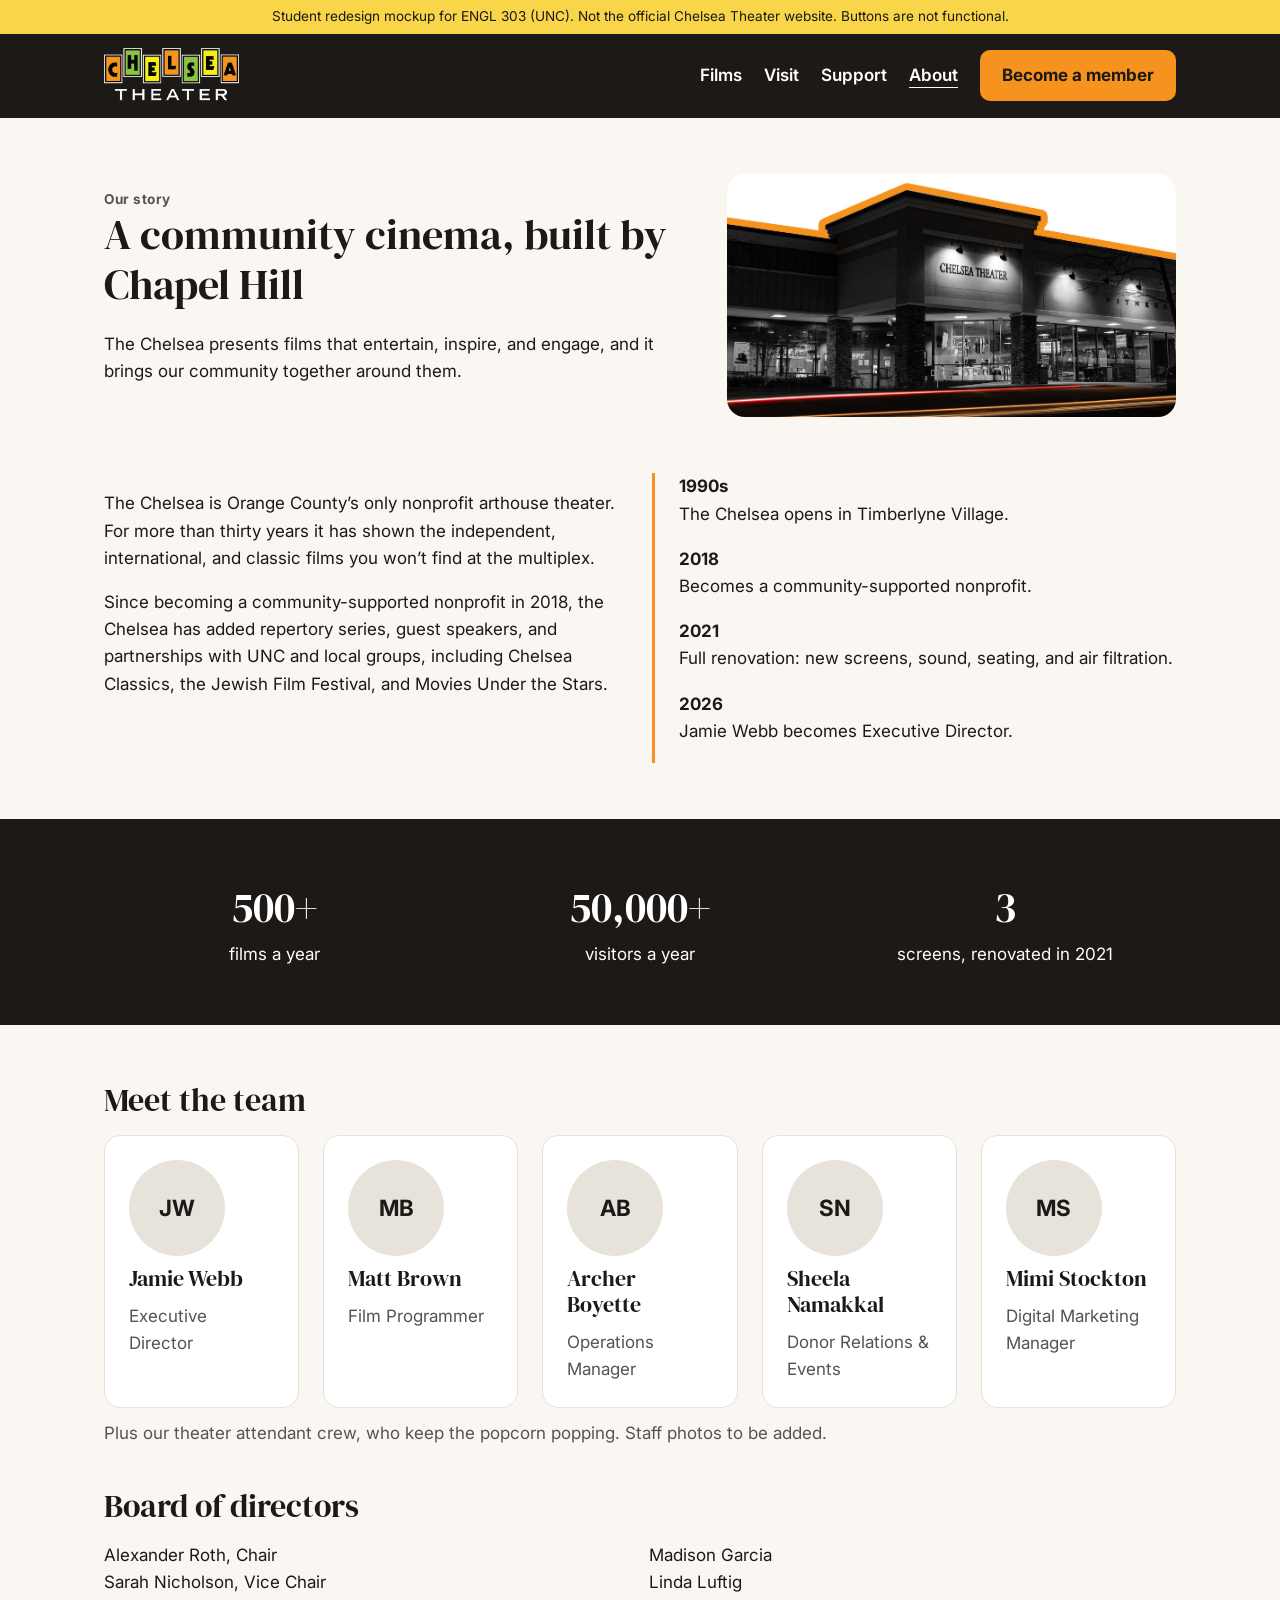
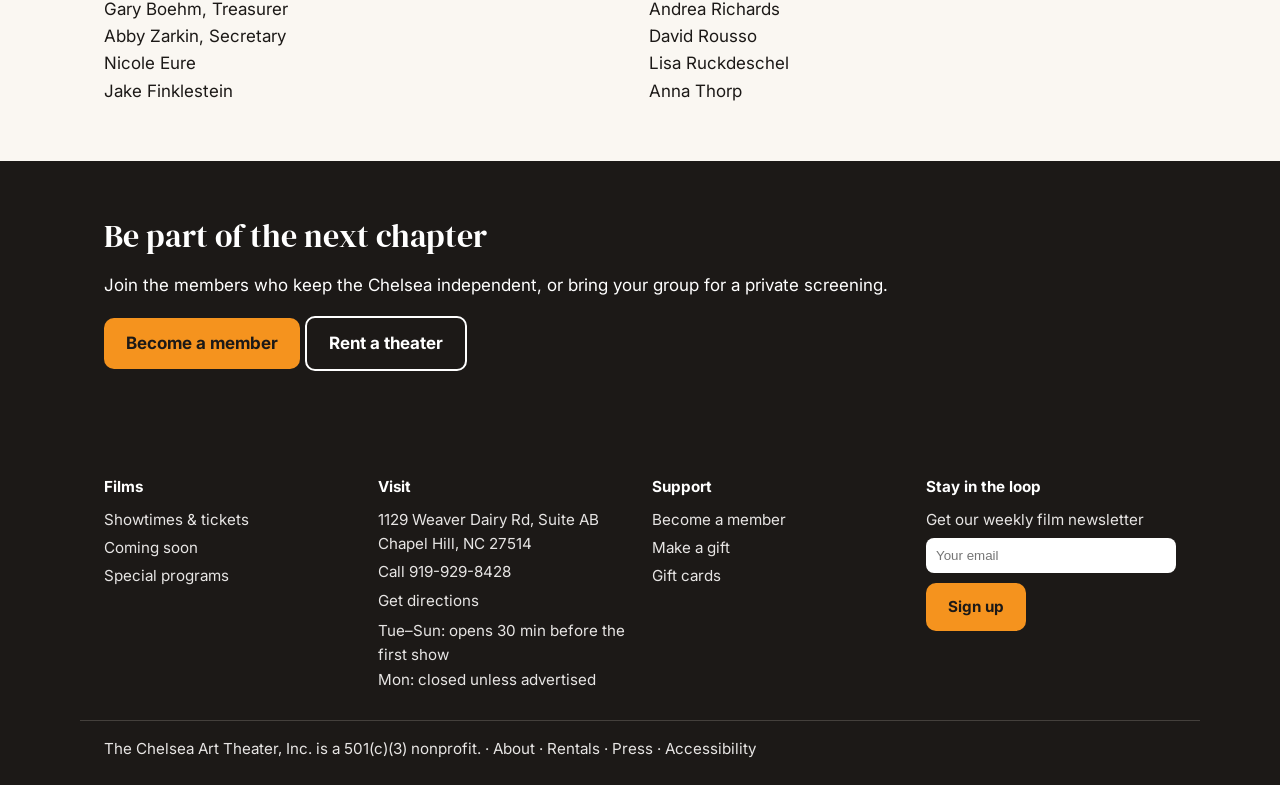
==== story.html @ 7229673a "Chelsea Theater redesign mockup (ENGL 303)" ====
<!DOCTYPE html>
<html lang="en">
<head>
<meta charset="utf-8">
<meta name="viewport" content="width=device-width, initial-scale=1">
<title>Our Story | The Chelsea Theater (redesign mockup)</title>
<link rel="preconnect" href="https://fonts.googleapis.com">
<link href="https://fonts.googleapis.com/css2?family=DM+Serif+Display&family=Inter:wght@400;600;700&display=swap" rel="stylesheet">
<link rel="stylesheet" href="style.css">
</head>
<body>
<a class="skip" href="#main">Skip to main content</a>
<div class="mock-note">Student redesign mockup for ENGL 303 (UNC). Not the official Chelsea Theater website. Buttons are not functional.</div>
<header>
  <div class="wrap">
    <a class="logo" href="index.html"><img src="images/logo.png" alt="The Chelsea Theater home"></a>
    <nav aria-label="Main">
      <a href="index.html#showtimes">Films</a>
      <a href="index.html#visit">Visit</a>
      <a href="support.html">Support</a>
      <a href="story.html" aria-current="page">About</a>
      <a class="btn btn-primary" href="support.html">Become a member</a>
    </nav>
  </div>
</header>
<main id="main">

<section>
  <div class="wrap hero">
    <div>
      <div class="eyebrow">Our story</div>
      <h1>A community cinema, built by Chapel Hill</h1>
      <p>The Chelsea presents films that entertain, inspire, and engage, and it brings our community together around them.</p>
    </div>
    <img src="images/theater.jpg" alt="The Chelsea Theater building in Timberlyne Village">
  </div>
</section>
<section style="padding-top:0">
  <div class="wrap grid g2">
    <div>
      <p>The Chelsea is Orange County&rsquo;s only nonprofit arthouse theater. For more than thirty years it has shown the independent, international, and classic films you won&rsquo;t find at the multiplex.</p>
      <p>Since becoming a community-supported nonprofit in 2018, the Chelsea has added repertory series, guest speakers, and partnerships with UNC and local groups, including Chelsea Classics, the Jewish Film Festival, and Movies Under the Stars.</p>
    </div>
    <div class="timeline">
      <div><strong>1990s</strong><br>The Chelsea opens in Timberlyne Village.</div>
      <div><strong>2018</strong><br>Becomes a community-supported nonprofit.</div>
      <div><strong>2021</strong><br>Full renovation: new screens, sound, seating, and air filtration.</div>
      <div><strong>2026</strong><br>Jamie Webb becomes Executive Director.</div>
    </div>
  </div>
</section>
<section class="band stats">
  <div class="wrap grid g3">
    <div><strong>500+</strong>films a year</div>
    <div><strong>50,000+</strong>visitors a year</div>
    <div><strong>3</strong>screens, renovated in 2021</div>
  </div>
</section>
<section>
  <div class="wrap">
    <h2>Meet the team</h2>
    <div class="grid g4" style="grid-template-columns:repeat(auto-fit,minmax(180px,1fr))"><div class="card team"><div class="avatar" aria-hidden="true">JW</div><h3>Jamie Webb</h3><div class="muted">Executive Director</div></div><div class="card team"><div class="avatar" aria-hidden="true">MB</div><h3>Matt Brown</h3><div class="muted">Film Programmer</div></div><div class="card team"><div class="avatar" aria-hidden="true">AB</div><h3>Archer Boyette</h3><div class="muted">Operations Manager</div></div><div class="card team"><div class="avatar" aria-hidden="true">SN</div><h3>Sheela Namakkal</h3><div class="muted">Donor Relations &amp; Events</div></div><div class="card team"><div class="avatar" aria-hidden="true">MS</div><h3>Mimi Stockton</h3><div class="muted">Digital Marketing Manager</div></div></div>
    <p class="muted" style="margin-top:12px">Plus our theater attendant crew, who keep the popcorn popping. Staff photos to be added.</p>
    <h2 style="margin-top:40px">Board of directors</h2>
    <div class="board">
      <p style="margin:0">Alexander Roth, Chair<br>Sarah Nicholson, Vice Chair<br>Gary Boehm, Treasurer<br>Abby Zarkin, Secretary<br>Nicole Eure<br>Jake Finklestein</p>
      <p style="margin:0">Madison Garcia<br>Linda Luftig<br>Andrea Richards<br>David Rousso<br>Lisa Ruckdeschel<br>Anna Thorp</p>
    </div>
  </div>
</section>
<section class="band">
  <div class="wrap">
    <h2>Be part of the next chapter</h2>
    <p>Join the members who keep the Chelsea independent, or bring your group for a private screening.</p>
    <a class="btn btn-primary" href="support.html">Become a member</a> <a class="btn btn-light" href="#">Rent a theater</a>
  </div>
</section>

</main>
<footer id="visit">
  <div class="wrap grid g4">
    <div><h4>Films</h4><a href="index.html#showtimes">Showtimes &amp; tickets</a><a href="#">Coming soon</a><a href="#">Special programs</a></div>
    <div><h4>Visit</h4><p style="margin:0">1129 Weaver Dairy Rd, Suite AB<br>Chapel Hill, NC 27514</p><a href="tel:+19199298428">Call 919-929-8428</a><a href="#">Get directions</a><p style="margin:.4em 0 0">Tue&ndash;Sun: opens 30 min before the first show<br>Mon: closed unless advertised</p></div>
    <div><h4>Support</h4><a href="support.html">Become a member</a><a href="support.html#give">Make a gift</a><a href="#">Gift cards</a></div>
    <div><h4>Stay in the loop</h4><label for="email">Get our weekly film newsletter</label><input id="email" type="email" placeholder="Your email"><a class="btn btn-primary" href="#" style="display:inline-block;color:#1C1917">Sign up</a></div>
  </div>
  <div class="wrap fine">The Chelsea Art Theater, Inc. is a 501(c)(3) nonprofit. &middot; <a href="story.html" style="display:inline">About</a> &middot; <a href="#" style="display:inline">Rentals</a> &middot; <a href="#" style="display:inline">Press</a> &middot; <a href="#" style="display:inline">Accessibility</a></div>
</footer>
</body>
</html>
---- style.css ----
/* Chelsea Theater redesign mockup: one shared stylesheet, no frameworks.
   Palette: off-white, near-black, Chelsea orange (buttons only), marquee yellow accent.
   Every text/background pair meets WCAG AA (4.5:1). */
:root {
  --bg: #FAF7F2;
  --ink: #1C1917;
  --muted: #57534E;
  --orange: #F5931E;
  --yellow: #F9D649;
  --card: #FFFFFF;
  --line: #E7E2DA;
}
* { box-sizing: border-box; }
body { margin: 0; background: var(--bg); color: var(--ink); font: 17px/1.6 "Inter", system-ui, sans-serif; }
h1, h2, h3 { font-family: "DM Serif Display", Georgia, serif; font-weight: 400; line-height: 1.2; margin: 0 0 .5em; }
h1 { font-size: 2.6rem; } h2 { font-size: 2rem; } h3 { font-size: 1.35rem; }
a { color: var(--ink); }
img { max-width: 100%; display: block; }
.wrap { max-width: 1120px; margin: 0 auto; padding: 0 24px; }
section { padding: 56px 0; }
.skip { position: absolute; left: -999px; } .skip:focus { left: 12px; top: 12px; background: var(--yellow); padding: 8px; z-index: 9; }
.mock-note { background: var(--yellow); text-align: center; font-size: .85rem; padding: 6px; }

/* Header */
header { background: var(--ink); }
header .wrap { display: flex; align-items: center; gap: 28px; min-height: 84px; flex-wrap: wrap; }
header .logo img { height: 56px; width: auto; }
nav { display: flex; gap: 22px; flex-wrap: wrap; margin-left: auto; align-items: center; }
nav a { color: #fff; text-decoration: none; font-weight: 600; }
nav a:hover, nav a:focus, nav a[aria-current] { text-decoration: underline; text-underline-offset: 6px; }

/* Buttons */
.btn { display: inline-block; padding: 12px 22px; border-radius: 10px; font-weight: 700; text-decoration: none; min-height: 44px; }
.btn-primary { background: var(--orange); color: var(--ink); }
.btn-outline { border: 2px solid var(--ink); color: var(--ink); }
.btn-light { border: 2px solid #fff; color: #fff; }

/* Cards and grids */
.grid { display: grid; gap: 24px; }
.g2 { grid-template-columns: repeat(auto-fit, minmax(300px, 1fr)); }
.g3 { grid-template-columns: repeat(auto-fit, minmax(240px, 1fr)); }
.g4 { grid-template-columns: repeat(auto-fit, minmax(220px, 1fr)); }
.card { background: var(--card); border: 1px solid var(--line); border-radius: 16px; padding: 24px; }
.card img { border-radius: 10px; }
.eyebrow { font-size: .85rem; font-weight: 700; color: var(--muted); letter-spacing: .04em; }
.muted { color: var(--muted); }

/* Home hero */
.hero { display: grid; grid-template-columns: 1.3fr 1fr; gap: 40px; align-items: center; }
.hero img { border-radius: 18px; }
.identity { background: var(--ink); color: #fff; }
.identity p { font-size: 1.25rem; margin: 0; }
.identity strong { color: var(--yellow); }

/* Path cards */
.path { text-decoration: none; display: block; }
.path h3 { margin-bottom: .2em; }
.path:hover { border-color: var(--ink); }

/* Showtimes */
.film { display: grid; grid-template-columns: 110px 1fr; gap: 20px; padding: 20px 0; border-top: 1px solid var(--line); }
.film img { border-radius: 8px; }
.times { display: flex; gap: 10px; flex-wrap: wrap; margin: 10px 0 6px; }
.time { border: 2px solid var(--ink); border-radius: 8px; padding: 8px 16px; font-weight: 700; text-decoration: none; min-height: 44px; }
.access { font-size: .9rem; color: var(--muted); }
.days { display: flex; gap: 10px; margin-bottom: 8px; }
.days span { padding: 8px 16px; border-radius: 999px; border: 1px solid var(--line); background: #fff; }
.days .on { background: var(--ink); color: #fff; }

/* Support band */
.band { background: var(--ink); color: #fff; }
.band a.btn-primary { color: var(--ink); }

/* Support page */
.stats { text-align: center; }
.stats strong { display: block; font-family: "DM Serif Display", Georgia, serif; font-size: 2.6rem; font-weight: 400; }
.tier ul { padding-left: 1.1em; margin: 8px 0 0; }
.tier .price { font-size: 1.8rem; font-weight: 700; }
.tier.popular { border: 3px solid var(--orange); position: relative; }
.tag { position: absolute; top: -14px; left: 20px; background: var(--orange); color: var(--ink); padding: 2px 12px; border-radius: 999px; font-weight: 700; font-size: .85rem; }
.amounts { display: flex; flex-wrap: wrap; gap: 10px; margin: 12px 0; }
.amounts span { border: 2px solid var(--ink); border-radius: 8px; padding: 10px 18px; font-weight: 700; }
.amounts .on { background: var(--ink); color: #fff; }
.match { background: #FFF6D6; border-left: 6px solid var(--yellow); padding: 12px 16px; border-radius: 8px; }

/* Story page */
.timeline { border-left: 3px solid var(--orange); padding-left: 24px; }
.timeline div { margin-bottom: 18px; }
.team .avatar { width: 96px; height: 96px; border-radius: 50%; background: var(--line); display: grid; place-items: center; font-weight: 700; font-size: 1.4rem; margin-bottom: 10px; }
.board { columns: 2; }

/* Footer */
footer { background: var(--ink); color: #E7E5E4; padding: 48px 0 24px; font-size: .95rem; }
footer h4 { color: #fff; margin: 0 0 8px; }
footer a { color: #E7E5E4; text-decoration: none; display: block; margin: 4px 0; }
footer a:hover { text-decoration: underline; }
footer input { padding: 10px; border-radius: 8px; border: 0; width: 100%; margin: 6px 0; }
footer .fine { border-top: 1px solid #44403C; margin-top: 28px; padding-top: 16px; }

@media (max-width: 760px) {
  h1 { font-size: 2rem; }
  .hero { grid-template-columns: 1fr; }
  .film { grid-template-columns: 80px 1fr; }
  nav { margin-left: 0; gap: 14px; }
  .board { columns: 1; }
}
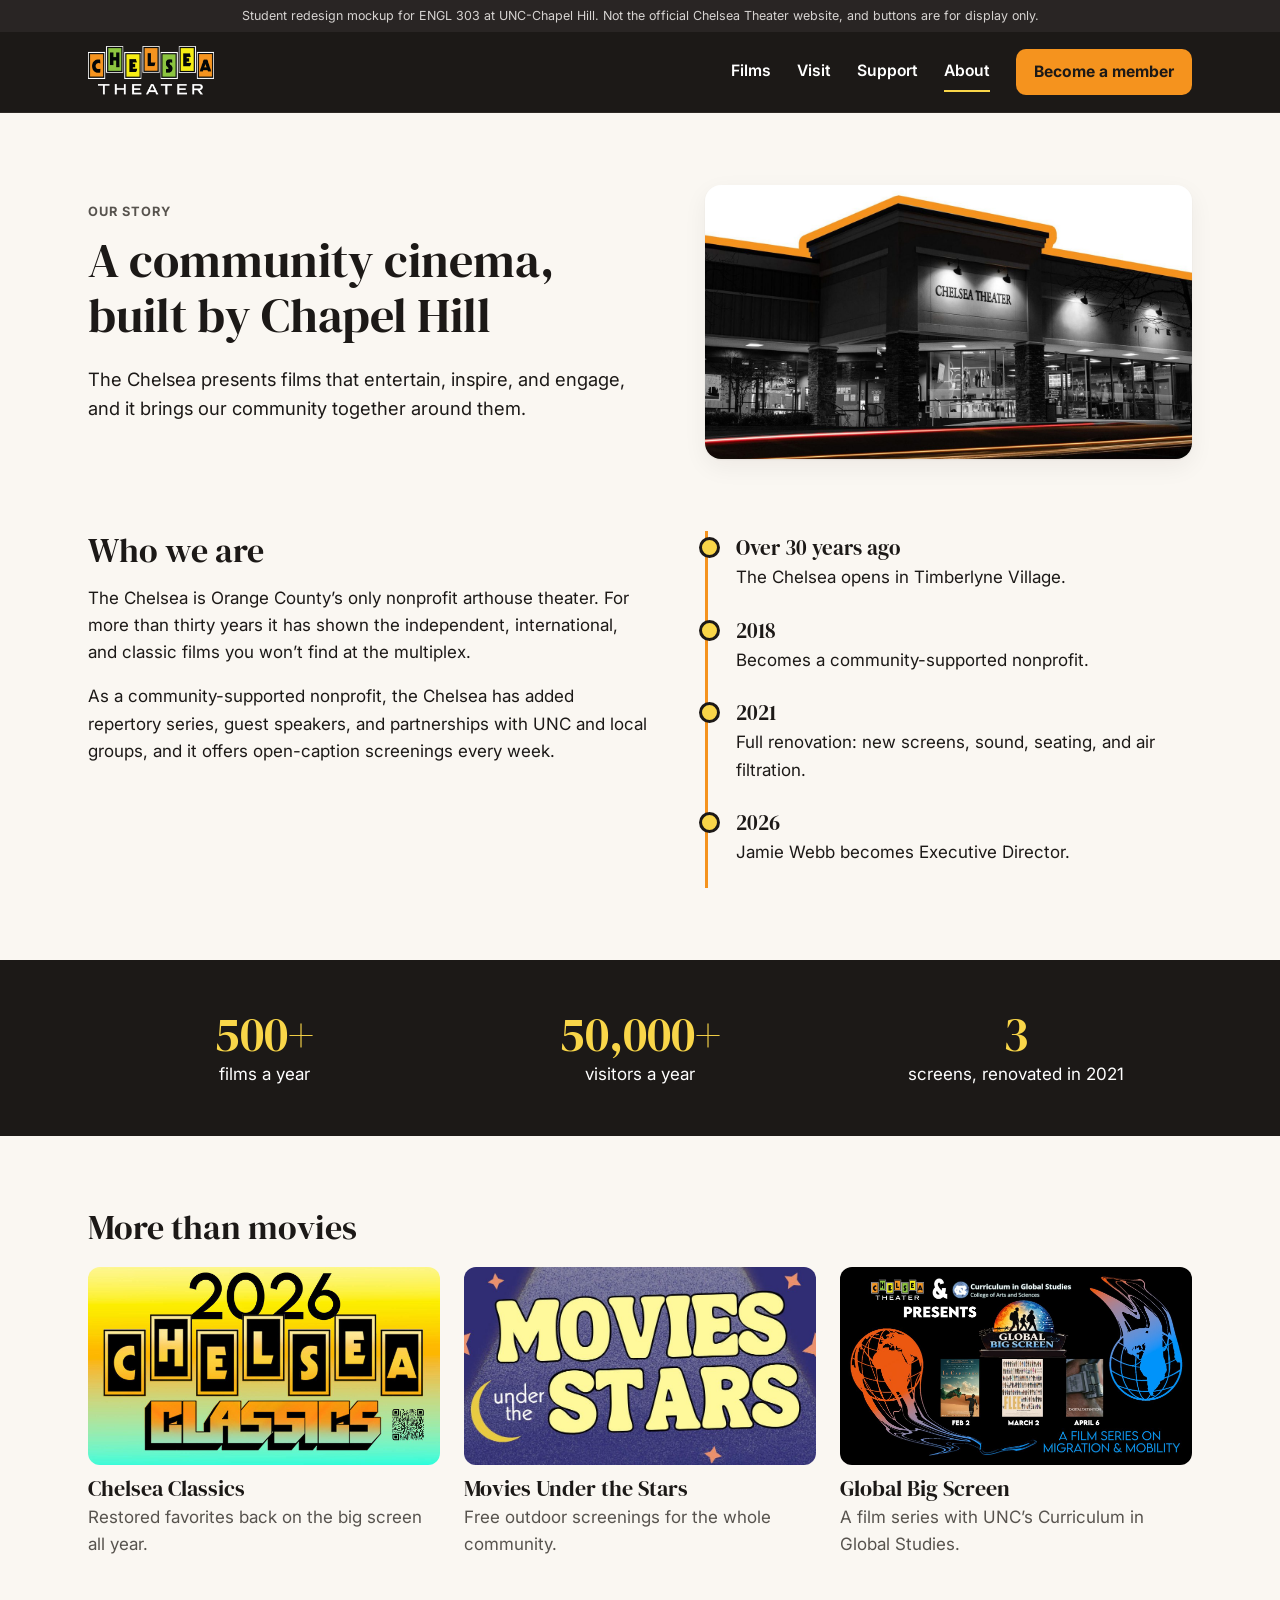
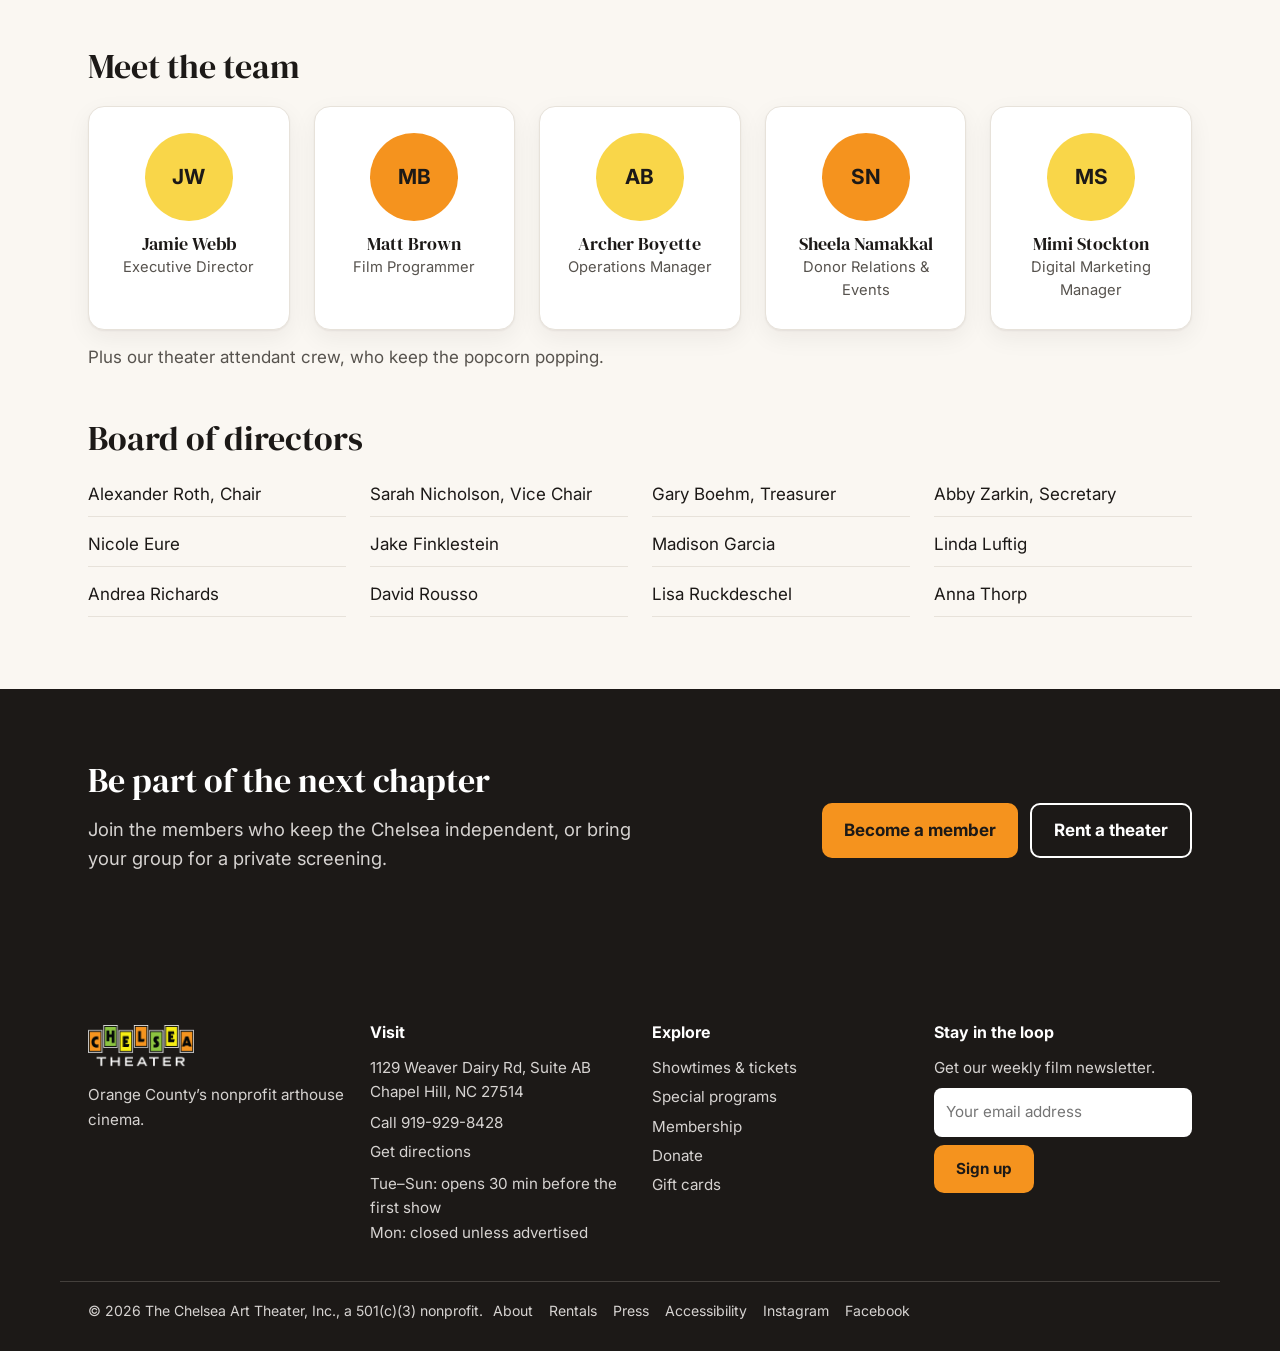
==== commit c05d5e7e: "Polish pass: stronger hero, verified content, real program images, consistent cards, accessibility l" ====
--- a/story.html
+++ b/story.html
@@ -4,87 +4,107 @@
 <meta charset="utf-8">
 <meta name="viewport" content="width=device-width, initial-scale=1">
 <title>Our Story | The Chelsea Theater (redesign mockup)</title>
+<meta name="description" content="Student redesign mockup of the Chelsea Theater website, Chapel Hill's nonprofit arthouse cinema.">
 <link rel="preconnect" href="https://fonts.googleapis.com">
+<link rel="preconnect" href="https://fonts.gstatic.com" crossorigin>
 <link href="https://fonts.googleapis.com/css2?family=DM+Serif+Display&family=Inter:wght@400;600;700&display=swap" rel="stylesheet">
 <link rel="stylesheet" href="style.css">
 </head>
 <body>
 <a class="skip" href="#main">Skip to main content</a>
-<div class="mock-note">Student redesign mockup for ENGL 303 (UNC). Not the official Chelsea Theater website. Buttons are not functional.</div>
+<div class="mock-note">Student redesign mockup for ENGL 303 at UNC-Chapel Hill. Not the official Chelsea Theater website, and buttons are for display only.</div>
 <header>
   <div class="wrap">
-    <a class="logo" href="index.html"><img src="images/logo.png" alt="The Chelsea Theater home"></a>
+    <a class="logo" href="index.html"><img src="images/logo.png" alt="The Chelsea Theater, home"></a>
     <nav aria-label="Main">
       <a href="index.html#showtimes">Films</a>
       <a href="index.html#visit">Visit</a>
       <a href="support.html">Support</a>
       <a href="story.html" aria-current="page">About</a>
-      <a class="btn btn-primary" href="support.html">Become a member</a>
+      <a class="btn btn-primary" href="support.html#join">Become a member</a>
     </nav>
   </div>
 </header>
 <main id="main">
 
 <section>
-  <div class="wrap hero">
+  <div class="wrap split">
     <div>
       <div class="eyebrow">Our story</div>
       <h1>A community cinema, built by Chapel Hill</h1>
-      <p>The Chelsea presents films that entertain, inspire, and engage, and it brings our community together around them.</p>
+      <p class="lead">The Chelsea presents films that entertain, inspire, and engage, and it brings our community together around them.</p>
     </div>
-    <img src="images/theater.jpg" alt="The Chelsea Theater building in Timberlyne Village">
+    <img class="photo" src="images/theater.jpg" alt="The Chelsea Theater building in Timberlyne Village">
   </div>
 </section>
-<section style="padding-top:0">
-  <div class="wrap grid g2">
+
+<section class="tight">
+  <div class="wrap split" style="align-items:start">
     <div>
+      <h2>Who we are</h2>
       <p>The Chelsea is Orange County&rsquo;s only nonprofit arthouse theater. For more than thirty years it has shown the independent, international, and classic films you won&rsquo;t find at the multiplex.</p>
-      <p>Since becoming a community-supported nonprofit in 2018, the Chelsea has added repertory series, guest speakers, and partnerships with UNC and local groups, including Chelsea Classics, the Jewish Film Festival, and Movies Under the Stars.</p>
+      <p>As a community-supported nonprofit, the Chelsea has added repertory series, guest speakers, and partnerships with UNC and local groups, and it offers open-caption screenings every week.</p>
     </div>
-    <div class="timeline">
-      <div><strong>1990s</strong><br>The Chelsea opens in Timberlyne Village.</div>
-      <div><strong>2018</strong><br>Becomes a community-supported nonprofit.</div>
-      <div><strong>2021</strong><br>Full renovation: new screens, sound, seating, and air filtration.</div>
-      <div><strong>2026</strong><br>Jamie Webb becomes Executive Director.</div>
-    </div>
+    <ol class="timeline">
+      <li><strong>Over 30 years ago</strong>The Chelsea opens in Timberlyne Village.</li>
+      <li><strong>2018</strong>Becomes a community-supported nonprofit.</li>
+      <li><strong>2021</strong>Full renovation: new screens, sound, seating, and air filtration.</li>
+      <li><strong>2026</strong>Jamie Webb becomes Executive Director.</li>
+    </ol>
   </div>
 </section>
-<section class="band stats">
+
+<section class="dark stats">
   <div class="wrap grid g3">
     <div><strong>500+</strong>films a year</div>
     <div><strong>50,000+</strong>visitors a year</div>
     <div><strong>3</strong>screens, renovated in 2021</div>
   </div>
 </section>
+
 <section>
   <div class="wrap">
-    <h2>Meet the team</h2>
-    <div class="grid g4" style="grid-template-columns:repeat(auto-fit,minmax(180px,1fr))"><div class="card team"><div class="avatar" aria-hidden="true">JW</div><h3>Jamie Webb</h3><div class="muted">Executive Director</div></div><div class="card team"><div class="avatar" aria-hidden="true">MB</div><h3>Matt Brown</h3><div class="muted">Film Programmer</div></div><div class="card team"><div class="avatar" aria-hidden="true">AB</div><h3>Archer Boyette</h3><div class="muted">Operations Manager</div></div><div class="card team"><div class="avatar" aria-hidden="true">SN</div><h3>Sheela Namakkal</h3><div class="muted">Donor Relations &amp; Events</div></div><div class="card team"><div class="avatar" aria-hidden="true">MS</div><h3>Mimi Stockton</h3><div class="muted">Digital Marketing Manager</div></div></div>
-    <p class="muted" style="margin-top:12px">Plus our theater attendant crew, who keep the popcorn popping. Staff photos to be added.</p>
-    <h2 style="margin-top:40px">Board of directors</h2>
-    <div class="board">
-      <p style="margin:0">Alexander Roth, Chair<br>Sarah Nicholson, Vice Chair<br>Gary Boehm, Treasurer<br>Abby Zarkin, Secretary<br>Nicole Eure<br>Jake Finklestein</p>
-      <p style="margin:0">Madison Garcia<br>Linda Luftig<br>Andrea Richards<br>David Rousso<br>Lisa Ruckdeschel<br>Anna Thorp</p>
+    <h2>More than movies</h2>
+    <div class="grid g3" style="margin-top:20px">
+      <div class="program"><img src="images/classics.jpg" alt="2026 Chelsea Classics graphic"><h3>Chelsea Classics</h3><p class="muted">Restored favorites back on the big screen all year.</p></div>
+      <div class="program"><img src="images/muts.jpg" alt="Movies Under the Stars graphic"><h3>Movies Under the Stars</h3><p class="muted">Free outdoor screenings for the whole community.</p></div>
+      <div class="program"><img src="images/globalscreen.jpg" alt="Global Big Screen film series graphic"><h3>Global Big Screen</h3><p class="muted">A film series with UNC&rsquo;s Curriculum in Global Studies.</p></div>
     </div>
   </div>
 </section>
-<section class="band">
+
+<section class="tight">
   <div class="wrap">
-    <h2>Be part of the next chapter</h2>
-    <p>Join the members who keep the Chelsea independent, or bring your group for a private screening.</p>
-    <a class="btn btn-primary" href="support.html">Become a member</a> <a class="btn btn-light" href="#">Rent a theater</a>
+    <h2>Meet the team</h2>
+    <div class="grid" style="grid-template-columns:repeat(auto-fit,minmax(190px,1fr));margin-top:20px"><div class="card team"><div class="avatar" aria-hidden="true">JW</div><h3>Jamie Webb</h3><div class="muted">Executive Director</div></div><div class="card team"><div class="avatar" aria-hidden="true">MB</div><h3>Matt Brown</h3><div class="muted">Film Programmer</div></div><div class="card team"><div class="avatar" aria-hidden="true">AB</div><h3>Archer Boyette</h3><div class="muted">Operations Manager</div></div><div class="card team"><div class="avatar" aria-hidden="true">SN</div><h3>Sheela Namakkal</h3><div class="muted">Donor Relations &amp; Events</div></div><div class="card team"><div class="avatar" aria-hidden="true">MS</div><h3>Mimi Stockton</h3><div class="muted">Digital Marketing Manager</div></div></div>
+    <p class="muted" style="margin-top:14px">Plus our theater attendant crew, who keep the popcorn popping.</p>
+    <h2 style="margin-top:48px">Board of directors</h2>
+    <div class="board"><span>Alexander Roth, Chair</span><span>Sarah Nicholson, Vice Chair</span><span>Gary Boehm, Treasurer</span><span>Abby Zarkin, Secretary</span><span>Nicole Eure</span><span>Jake Finklestein</span><span>Madison Garcia</span><span>Linda Luftig</span><span>Andrea Richards</span><span>David Rousso</span><span>Lisa Ruckdeschel</span><span>Anna Thorp</span></div>
+  </div>
+</section>
+
+<section class="dark">
+  <div class="wrap split">
+    <div>
+      <h2>Be part of the next chapter</h2>
+      <p class="lead muted">Join the members who keep the Chelsea independent, or bring your group for a private screening.</p>
+    </div>
+    <div class="actions" style="justify-content:flex-end"><a class="btn btn-primary" href="support.html#join">Become a member</a><a class="btn btn-light" href="#">Rent a theater</a></div>
   </div>
 </section>
 
 </main>
 <footer id="visit">
   <div class="wrap grid g4">
-    <div><h4>Films</h4><a href="index.html#showtimes">Showtimes &amp; tickets</a><a href="#">Coming soon</a><a href="#">Special programs</a></div>
-    <div><h4>Visit</h4><p style="margin:0">1129 Weaver Dairy Rd, Suite AB<br>Chapel Hill, NC 27514</p><a href="tel:+19199298428">Call 919-929-8428</a><a href="#">Get directions</a><p style="margin:.4em 0 0">Tue&ndash;Sun: opens 30 min before the first show<br>Mon: closed unless advertised</p></div>
-    <div><h4>Support</h4><a href="support.html">Become a member</a><a href="support.html#give">Make a gift</a><a href="#">Gift cards</a></div>
-    <div><h4>Stay in the loop</h4><label for="email">Get our weekly film newsletter</label><input id="email" type="email" placeholder="Your email"><a class="btn btn-primary" href="#" style="display:inline-block;color:#1C1917">Sign up</a></div>
+    <div>
+      <a class="logo" href="index.html"><img src="images/logo.png" alt="The Chelsea Theater, home"></a>
+      <p style="margin:0">Orange County&rsquo;s nonprofit arthouse cinema.</p>
+    </div>
+    <div><h4>Visit</h4><p style="margin:0 0 6px">1129 Weaver Dairy Rd, Suite AB<br>Chapel Hill, NC 27514</p><a href="tel:+19199298428">Call 919-929-8428</a><a href="#">Get directions</a><p style="margin:8px 0 0">Tue&ndash;Sun: opens 30 min before the first show<br>Mon: closed unless advertised</p></div>
+    <div><h4>Explore</h4><a href="index.html#showtimes">Showtimes &amp; tickets</a><a href="index.html#events">Special programs</a><a href="support.html#join">Membership</a><a href="support.html#give">Donate</a><a href="#">Gift cards</a></div>
+    <div><h4>Stay in the loop</h4><label for="email">Get our weekly film newsletter.</label><input id="email" type="email" placeholder="Your email address" autocomplete="email"><a class="btn btn-primary" href="#">Sign up</a></div>
   </div>
-  <div class="wrap fine">The Chelsea Art Theater, Inc. is a 501(c)(3) nonprofit. &middot; <a href="story.html" style="display:inline">About</a> &middot; <a href="#" style="display:inline">Rentals</a> &middot; <a href="#" style="display:inline">Press</a> &middot; <a href="#" style="display:inline">Accessibility</a></div>
+  <div class="wrap fine">&copy; 2026 The Chelsea Art Theater, Inc., a 501(c)(3) nonprofit. <a href="story.html">About</a> <a href="#">Rentals</a> <a href="#">Press</a> <a href="#">Accessibility</a> <a href="#">Instagram</a> <a href="#">Facebook</a></div>
 </footer>
 </body>
 </html>
--- a/style.css
+++ b/style.css
@@ -1,106 +1,180 @@
 /* Chelsea Theater redesign mockup: one shared stylesheet, no frameworks.
-   Palette: off-white, near-black, Chelsea orange (buttons only), marquee yellow accent.
+   Palette: warm off-white, near-black, Chelsea orange (main buttons only), marquee yellow accent.
    Every text/background pair meets WCAG AA (4.5:1). */
 :root {
   --bg: #FAF7F2;
   --ink: #1C1917;
+  --ink-2: #292524;
   --muted: #57534E;
   --orange: #F5931E;
+  --orange-dark: #E07F0A;
   --yellow: #F9D649;
+  --cream: #FFF6D6;
   --card: #FFFFFF;
   --line: #E7E2DA;
+  --radius: 16px;
+  --shadow: 0 1px 2px rgba(28,25,23,.06), 0 8px 24px rgba(28,25,23,.06);
 }
 * { box-sizing: border-box; }
-body { margin: 0; background: var(--bg); color: var(--ink); font: 17px/1.6 "Inter", system-ui, sans-serif; }
-h1, h2, h3 { font-family: "DM Serif Display", Georgia, serif; font-weight: 400; line-height: 1.2; margin: 0 0 .5em; }
-h1 { font-size: 2.6rem; } h2 { font-size: 2rem; } h3 { font-size: 1.35rem; }
-a { color: var(--ink); }
+html { scroll-behavior: smooth; }
+body { margin: 0; background: var(--bg); color: var(--ink); font: 17px/1.6 "Inter", system-ui, sans-serif; -webkit-font-smoothing: antialiased; }
+h1, h2, h3 { font-family: "DM Serif Display", Georgia, serif; font-weight: 400; line-height: 1.15; margin: 0 0 .45em; }
+h1 { font-size: 3rem; } h2 { font-size: 2.1rem; } h3 { font-size: 1.35rem; }
+p { margin: 0 0 1em; }
+a { color: var(--ink); text-underline-offset: 3px; }
 img { max-width: 100%; display: block; }
-.wrap { max-width: 1120px; margin: 0 auto; padding: 0 24px; }
-section { padding: 56px 0; }
-.skip { position: absolute; left: -999px; } .skip:focus { left: 12px; top: 12px; background: var(--yellow); padding: 8px; z-index: 9; }
-.mock-note { background: var(--yellow); text-align: center; font-size: .85rem; padding: 6px; }
+:focus-visible { outline: 3px solid var(--yellow); outline-offset: 3px; border-radius: 6px; }
+.wrap { max-width: 1160px; margin: 0 auto; padding: 0 28px; }
+section { padding: 72px 0; }
+.tight { padding-top: 0; }
+.eyebrow { font-size: .8rem; font-weight: 700; letter-spacing: .08em; text-transform: uppercase; color: var(--muted); margin-bottom: 10px; }
+.dark .eyebrow { color: var(--yellow); }
+.muted { color: var(--muted); }
+.lead { font-size: 1.15rem; }
+.skip { position: absolute; left: -999px; }
+.skip:focus { left: 12px; top: 12px; background: var(--yellow); padding: 8px 12px; z-index: 20; }
+.section-head { display: flex; justify-content: space-between; align-items: end; gap: 20px; flex-wrap: wrap; margin-bottom: 24px; }
+.section-head h2 { margin: 0; }
+
+/* Disclaimer strip (kept quiet) */
+.mock-note { background: var(--ink-2); color: #D6D3D1; text-align: center; font-size: .78rem; padding: 6px 12px; }
 
 /* Header */
-header { background: var(--ink); }
-header .wrap { display: flex; align-items: center; gap: 28px; min-height: 84px; flex-wrap: wrap; }
-header .logo img { height: 56px; width: auto; }
-nav { display: flex; gap: 22px; flex-wrap: wrap; margin-left: auto; align-items: center; }
-nav a { color: #fff; text-decoration: none; font-weight: 600; }
-nav a:hover, nav a:focus, nav a[aria-current] { text-decoration: underline; text-underline-offset: 6px; }
+header { background: var(--ink); position: sticky; top: 0; z-index: 10; border-bottom: 1px solid #2E2A27; }
+header .wrap { display: flex; align-items: center; gap: 28px; min-height: 80px; }
+header .logo img { height: 52px; width: auto; }
+nav { display: flex; gap: 26px; margin-left: auto; align-items: center; }
+nav a { color: #fff; text-decoration: none; font-weight: 600; font-size: .98rem; padding: 6px 0; border-bottom: 2px solid transparent; }
+nav a:hover, nav a[aria-current] { border-bottom-color: var(--yellow); }
+nav a.btn { border-bottom: 0; padding: 10px 18px; }
 
 /* Buttons */
-.btn { display: inline-block; padding: 12px 22px; border-radius: 10px; font-weight: 700; text-decoration: none; min-height: 44px; }
+.btn { display: inline-flex; align-items: center; justify-content: center; padding: 12px 22px; border-radius: 10px; font-weight: 700; text-decoration: none; min-height: 46px; transition: background .15s, transform .15s; }
+.btn:hover { transform: translateY(-1px); }
 .btn-primary { background: var(--orange); color: var(--ink); }
+.btn-primary:hover { background: var(--orange-dark); }
 .btn-outline { border: 2px solid var(--ink); color: var(--ink); }
+.btn-outline:hover { background: var(--ink); color: #fff; }
 .btn-light { border: 2px solid #fff; color: #fff; }
+.btn-light:hover { background: #fff; color: var(--ink); }
+.actions { display: flex; gap: 12px; flex-wrap: wrap; margin-top: 8px; }
+.more { font-weight: 700; text-decoration: none; }
+.more:hover { text-decoration: underline; }
 
-/* Cards and grids */
+/* Layout helpers */
 .grid { display: grid; gap: 24px; }
-.g2 { grid-template-columns: repeat(auto-fit, minmax(300px, 1fr)); }
-.g3 { grid-template-columns: repeat(auto-fit, minmax(240px, 1fr)); }
-.g4 { grid-template-columns: repeat(auto-fit, minmax(220px, 1fr)); }
-.card { background: var(--card); border: 1px solid var(--line); border-radius: 16px; padding: 24px; }
-.card img { border-radius: 10px; }
-.eyebrow { font-size: .85rem; font-weight: 700; color: var(--muted); letter-spacing: .04em; }
-.muted { color: var(--muted); }
+.g2 { grid-template-columns: repeat(auto-fit, minmax(320px, 1fr)); }
+.g3 { grid-template-columns: repeat(auto-fit, minmax(260px, 1fr)); }
+.g4 { grid-template-columns: repeat(auto-fit, minmax(230px, 1fr)); }
+.card { background: var(--card); border: 1px solid var(--line); border-radius: var(--radius); padding: 26px; box-shadow: var(--shadow); }
+.split { display: grid; grid-template-columns: 1.15fr 1fr; gap: 56px; align-items: center; }
+.photo { border-radius: var(--radius); width: 100%; aspect-ratio: 16 / 9; object-fit: cover; box-shadow: var(--shadow); }
 
-/* Home hero */
-.hero { display: grid; grid-template-columns: 1.3fr 1fr; gap: 40px; align-items: center; }
-.hero img { border-radius: 18px; }
-.identity { background: var(--ink); color: #fff; }
-.identity p { font-size: 1.25rem; margin: 0; }
-.identity strong { color: var(--yellow); }
+/* Dark sections */
+.dark { background: var(--ink); color: #fff; }
+.dark a:not(.btn) { color: #fff; }
+.dark .muted { color: #D6D3D1; }
 
-/* Path cards */
-.path { text-decoration: none; display: block; }
-.path h3 { margin-bottom: .2em; }
-.path:hover { border-color: var(--ink); }
+/* Home: hero */
+.hero { padding: 64px 0 72px; }
+.hero .meta { color: #D6D3D1; margin-bottom: 14px; }
+.hero h1 { color: #fff; }
 
-/* Showtimes */
-.film { display: grid; grid-template-columns: 110px 1fr; gap: 20px; padding: 20px 0; border-top: 1px solid var(--line); }
-.film img { border-radius: 8px; }
-.times { display: flex; gap: 10px; flex-wrap: wrap; margin: 10px 0 6px; }
-.time { border: 2px solid var(--ink); border-radius: 8px; padding: 8px 16px; font-weight: 700; text-decoration: none; min-height: 44px; }
-.access { font-size: .9rem; color: var(--muted); }
-.days { display: flex; gap: 10px; margin-bottom: 8px; }
-.days span { padding: 8px 16px; border-radius: 999px; border: 1px solid var(--line); background: #fff; }
-.days .on { background: var(--ink); color: #fff; }
+/* Home: identity statement */
+.identity { padding: 64px 0 24px; }
+.identity p { font-family: "DM Serif Display", Georgia, serif; font-size: 2rem; line-height: 1.3; max-width: 900px; margin: 0; }
+.identity mark { background: linear-gradient(transparent 60%, var(--yellow) 60%); color: inherit; }
 
-/* Support band */
-.band { background: var(--ink); color: #fff; }
-.band a.btn-primary { color: var(--ink); }
+/* Home: path cards */
+.path { text-decoration: none; display: flex; flex-direction: column; border-top: 6px solid var(--yellow); transition: transform .15s, box-shadow .15s; }
+.path:hover { transform: translateY(-3px); box-shadow: 0 12px 30px rgba(28,25,23,.12); }
+.path h3 { margin-bottom: .25em; }
+.path p { color: var(--muted); margin-bottom: 14px; }
+.path .go { margin-top: auto; font-weight: 700; }
 
-/* Support page */
-.stats { text-align: center; }
-.stats strong { display: block; font-family: "DM Serif Display", Georgia, serif; font-size: 2.6rem; font-weight: 400; }
-.tier ul { padding-left: 1.1em; margin: 8px 0 0; }
-.tier .price { font-size: 1.8rem; font-weight: 700; }
-.tier.popular { border: 3px solid var(--orange); position: relative; }
-.tag { position: absolute; top: -14px; left: 20px; background: var(--orange); color: var(--ink); padding: 2px 12px; border-radius: 999px; font-weight: 700; font-size: .85rem; }
-.amounts { display: flex; flex-wrap: wrap; gap: 10px; margin: 12px 0; }
-.amounts span { border: 2px solid var(--ink); border-radius: 8px; padding: 10px 18px; font-weight: 700; }
-.amounts .on { background: var(--ink); color: #fff; }
-.match { background: #FFF6D6; border-left: 6px solid var(--yellow); padding: 12px 16px; border-radius: 8px; }
+/* Home: showtimes */
+.days { display: flex; gap: 8px; flex-wrap: wrap; }
+.days span { padding: 8px 18px; border-radius: 999px; border: 1px solid var(--line); background: #fff; font-weight: 600; font-size: .95rem; }
+.days .on { background: var(--ink); color: #fff; border-color: var(--ink); }
+.films { padding: 8px 28px; }
+.film { display: grid; grid-template-columns: 96px 1fr; gap: 24px; padding: 22px 0; border-top: 1px solid var(--line); }
+.film:first-child { border-top: 0; }
+.film img { border-radius: 8px; aspect-ratio: 2 / 3; object-fit: cover; }
+.film h3 { margin-bottom: 2px; }
+.film .info { font-size: .92rem; color: var(--muted); }
+.film p { margin: 6px 0 0; }
+.times { display: flex; gap: 10px; flex-wrap: wrap; margin: 12px 0 8px; }
+.time { border: 2px solid var(--ink); border-radius: 8px; padding: 8px 16px; font-weight: 700; text-decoration: none; min-height: 44px; display: inline-flex; align-items: center; }
+.time:hover { background: var(--orange); border-color: var(--orange); }
+.badge { display: inline-block; background: var(--cream); border: 1px solid #F3DE8A; border-radius: 999px; padding: 2px 10px; font-size: .82rem; font-weight: 600; margin: 2px 4px 2px 0; }
+details { margin-top: 18px; }
+summary { cursor: pointer; font-weight: 700; }
+details ul { margin: 10px 0 0; padding-left: 1.2em; color: var(--muted); }
 
-/* Story page */
-.timeline { border-left: 3px solid var(--orange); padding-left: 24px; }
-.timeline div { margin-bottom: 18px; }
-.team .avatar { width: 96px; height: 96px; border-radius: 50%; background: var(--line); display: grid; place-items: center; font-weight: 700; font-size: 1.4rem; margin-bottom: 10px; }
-.board { columns: 2; }
+/* Event cards */
+.event { padding: 0; overflow: hidden; display: flex; flex-direction: column; }
+.event img { width: 100%; aspect-ratio: 16 / 9; object-fit: cover; object-position: top; }
+.event .body { padding: 20px 22px 24px; display: flex; flex-direction: column; flex: 1; }
+.event .date { font-size: .85rem; font-weight: 700; color: var(--muted); margin-bottom: 4px; }
+.event .more { margin-top: auto; }
+
+/* Stats */
+.stats { text-align: center; padding: 48px 0; }
+.stats strong { display: block; font-family: "DM Serif Display", Georgia, serif; font-size: 3rem; font-weight: 400; color: var(--yellow); line-height: 1.1; }
+
+/* Support: tiers */
+.tier { display: flex; flex-direction: column; position: relative; }
+.tier .price { font-size: 2rem; font-weight: 700; line-height: 1.2; }
+.tier .tax { font-size: .9rem; color: var(--muted); min-height: 1.5em; }
+.tier ul { padding-left: 1.1em; margin: 14px 0 20px; }
+.tier li { margin-bottom: 6px; }
+.tier .btn { margin-top: auto; }
+.tier.popular { border: 3px solid var(--orange); }
+.tag { position: absolute; top: -14px; left: 22px; background: var(--orange); color: var(--ink); padding: 2px 12px; border-radius: 999px; font-weight: 700; font-size: .82rem; }
+.chips { display: flex; flex-wrap: wrap; gap: 10px; margin: 14px 0; }
+.chips span { border: 2px solid var(--ink); border-radius: 10px; padding: 10px 18px; font-weight: 700; min-width: 72px; text-align: center; }
+.chips .on { background: var(--ink); color: #fff; }
+.match { background: var(--cream); border-left: 6px solid var(--yellow); padding: 14px 16px; border-radius: 8px; margin: 18px 0; }
+.ways li { margin-bottom: 8px; }
+
+/* Story */
+.timeline { list-style: none; margin: 0; padding: 0 0 0 28px; border-left: 3px solid var(--orange); }
+.timeline li { position: relative; margin-bottom: 22px; }
+.timeline li::before { content: ""; position: absolute; left: -37px; top: 6px; width: 15px; height: 15px; border-radius: 50%; background: var(--yellow); border: 3px solid var(--ink); }
+.timeline strong { font-family: "DM Serif Display", Georgia, serif; font-weight: 400; font-size: 1.3rem; display: block; }
+.program img { aspect-ratio: 16 / 9; object-fit: cover; border-radius: 12px; margin-bottom: 12px; }
+.program h3 { margin-bottom: 2px; }
+.team { text-align: center; }
+.avatar { width: 88px; height: 88px; border-radius: 50%; display: grid; place-items: center; font-weight: 700; font-size: 1.3rem; margin: 0 auto 12px; background: var(--yellow); color: var(--ink); }
+.team:nth-child(even) .avatar { background: var(--orange); }
+.team h3 { font-size: 1.15rem; margin-bottom: 2px; }
+.team .muted { font-size: .92rem; }
+.board { display: grid; grid-template-columns: repeat(auto-fit, minmax(220px, 1fr)); gap: 6px 24px; }
+.board span { padding: 8px 0; border-bottom: 1px solid var(--line); }
 
 /* Footer */
-footer { background: var(--ink); color: #E7E5E4; padding: 48px 0 24px; font-size: .95rem; }
-footer h4 { color: #fff; margin: 0 0 8px; }
-footer a { color: #E7E5E4; text-decoration: none; display: block; margin: 4px 0; }
-footer a:hover { text-decoration: underline; }
-footer input { padding: 10px; border-radius: 8px; border: 0; width: 100%; margin: 6px 0; }
-footer .fine { border-top: 1px solid #44403C; margin-top: 28px; padding-top: 16px; }
+footer { background: var(--ink); color: #D6D3D1; padding: 56px 0 28px; font-size: .95rem; }
+footer .logo img { height: 44px; width: auto; margin-bottom: 14px; }
+footer h4 { color: #fff; margin: 0 0 10px; font-size: 1rem; }
+footer a { color: #D6D3D1; text-decoration: none; display: block; margin: 5px 0; }
+footer a:hover { color: #fff; text-decoration: underline; }
+footer input { padding: 12px; border-radius: 8px; border: 0; width: 100%; margin: 8px 0; font: inherit; }
+footer .btn { color: var(--ink); display: inline-flex; margin: 0; }
+footer .fine { border-top: 1px solid #44403C; margin-top: 36px; padding-top: 18px; font-size: .88rem; }
+footer .fine a { display: inline; margin: 0 6px; }
 
-@media (max-width: 760px) {
-  h1 { font-size: 2rem; }
-  .hero { grid-template-columns: 1fr; }
-  .film { grid-template-columns: 80px 1fr; }
-  nav { margin-left: 0; gap: 14px; }
-  .board { columns: 1; }
+/* Phones and small windows */
+@media (max-width: 860px) {
+  h1 { font-size: 2.2rem; } h2 { font-size: 1.7rem; }
+  section { padding: 52px 0; }
+  .split { grid-template-columns: 1fr; gap: 28px; }
+  .hero .split img { order: -1; }
+  .identity p { font-size: 1.5rem; }
+  header .wrap { flex-wrap: wrap; gap: 10px 20px; padding-top: 10px; padding-bottom: 10px; }
+  nav { margin-left: 0; width: 100%; gap: 18px; overflow-x: auto; }
+  nav a.btn { margin-left: auto; padding: 8px 14px; min-height: 40px; }
+  header { position: static; }
+  .films { padding: 4px 18px; }
+  .film { grid-template-columns: 72px 1fr; gap: 16px; }
+  .stats strong { font-size: 2.3rem; }
 }
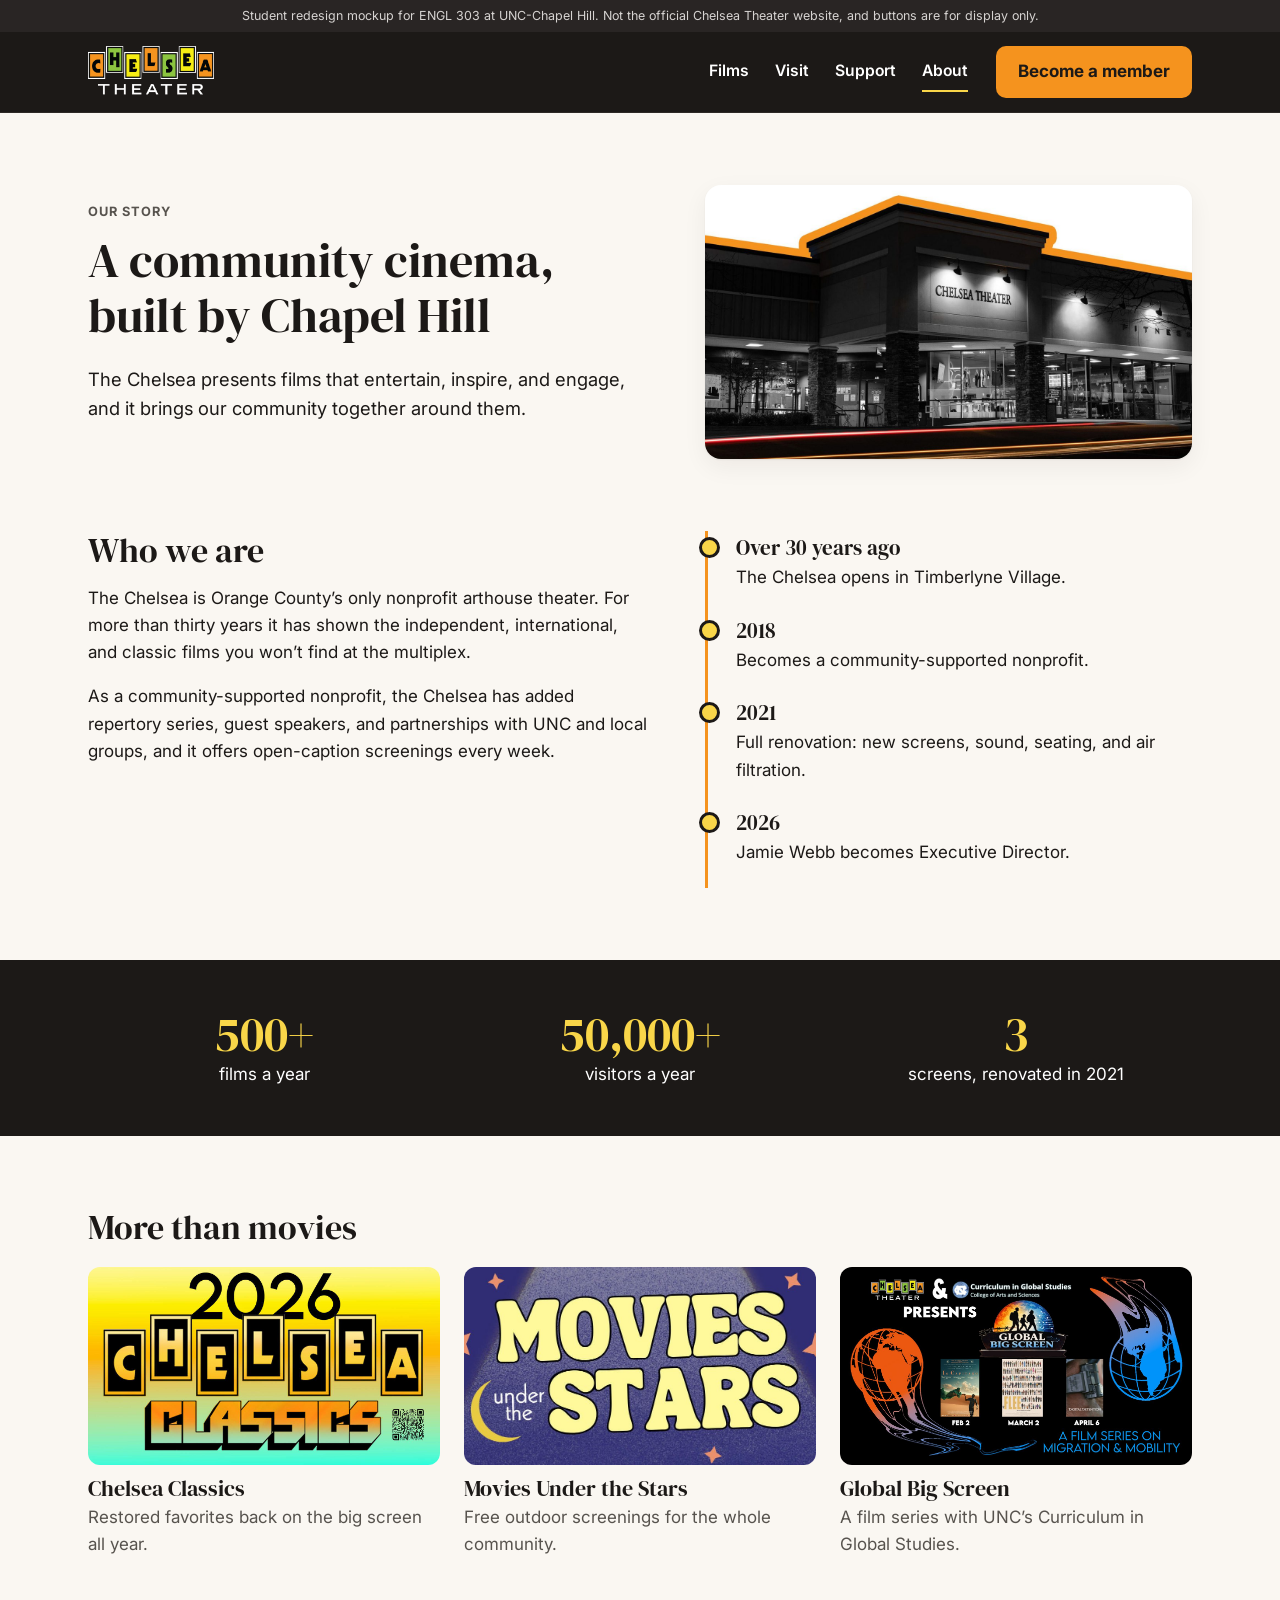
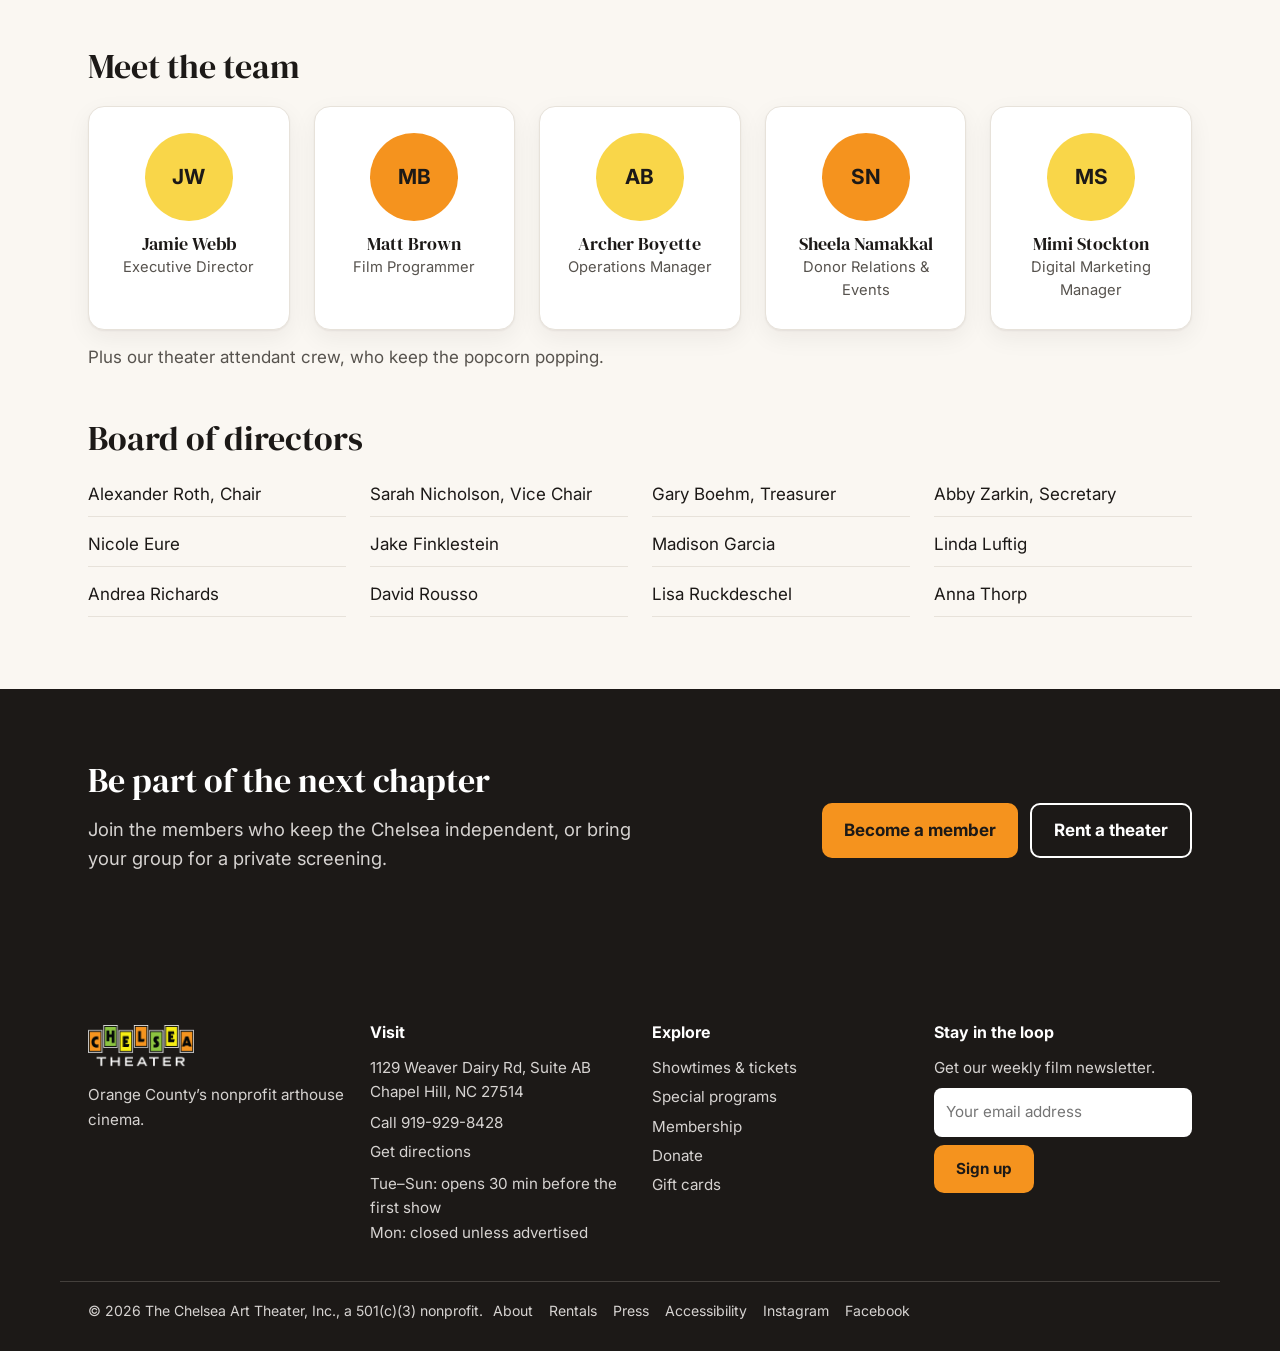
==== commit 67eb1a85: "Mobile header: member button beside logo; lighter hover" ====
--- a/story.html
+++ b/story.html
@@ -8,7 +8,7 @@
 <link rel="preconnect" href="https://fonts.googleapis.com">
 <link rel="preconnect" href="https://fonts.gstatic.com" crossorigin>
 <link href="https://fonts.googleapis.com/css2?family=DM+Serif+Display&family=Inter:wght@400;600;700&display=swap" rel="stylesheet">
-<link rel="stylesheet" href="style.css">
+<link rel="stylesheet" href="style.css?v=3">
 </head>
 <body>
 <a class="skip" href="#main">Skip to main content</a>
@@ -21,8 +21,8 @@
       <a href="index.html#visit">Visit</a>
       <a href="support.html">Support</a>
       <a href="story.html" aria-current="page">About</a>
-      <a class="btn btn-primary" href="support.html#join">Become a member</a>
     </nav>
+    <a class="btn btn-primary header-cta" href="support.html#join">Become a member</a>
   </div>
 </header>
 <main id="main">
--- a/style.css
+++ b/style.css
@@ -7,7 +7,7 @@
   --ink-2: #292524;
   --muted: #57534E;
   --orange: #F5931E;
-  --orange-dark: #E07F0A;
+  --orange-light: #F7A541;
   --yellow: #F9D649;
   --cream: #FFF6D6;
   --card: #FFFFFF;
@@ -46,13 +46,14 @@
 nav { display: flex; gap: 26px; margin-left: auto; align-items: center; }
 nav a { color: #fff; text-decoration: none; font-weight: 600; font-size: .98rem; padding: 6px 0; border-bottom: 2px solid transparent; }
 nav a:hover, nav a[aria-current] { border-bottom-color: var(--yellow); }
-nav a.btn { border-bottom: 0; padding: 10px 18px; }
+.btn { white-space: nowrap; }
+.header-cta { padding: 10px 18px; }
 
 /* Buttons */
 .btn { display: inline-flex; align-items: center; justify-content: center; padding: 12px 22px; border-radius: 10px; font-weight: 700; text-decoration: none; min-height: 46px; transition: background .15s, transform .15s; }
 .btn:hover { transform: translateY(-1px); }
 .btn-primary { background: var(--orange); color: var(--ink); }
-.btn-primary:hover { background: var(--orange-dark); }
+.btn-primary:hover { background: var(--orange-light); }
 .btn-outline { border: 2px solid var(--ink); color: var(--ink); }
 .btn-outline:hover { background: var(--ink); color: #fff; }
 .btn-light { border: 2px solid #fff; color: #fff; }
@@ -171,8 +172,10 @@
   .hero .split img { order: -1; }
   .identity p { font-size: 1.5rem; }
   header .wrap { flex-wrap: wrap; gap: 10px 20px; padding-top: 10px; padding-bottom: 10px; }
-  nav { margin-left: 0; width: 100%; gap: 18px; overflow-x: auto; }
-  nav a.btn { margin-left: auto; padding: 8px 14px; min-height: 40px; }
+  header .logo img { height: 44px; }
+  .header-cta { margin-left: auto; padding: 8px 14px; min-height: 44px; font-size: .92rem; }
+  nav { order: 3; margin-left: 0; width: 100%; gap: 22px; }
+  .mock-note { font-size: .72rem; }
   header { position: static; }
   .films { padding: 4px 18px; }
   .film { grid-template-columns: 72px 1fr; gap: 16px; }
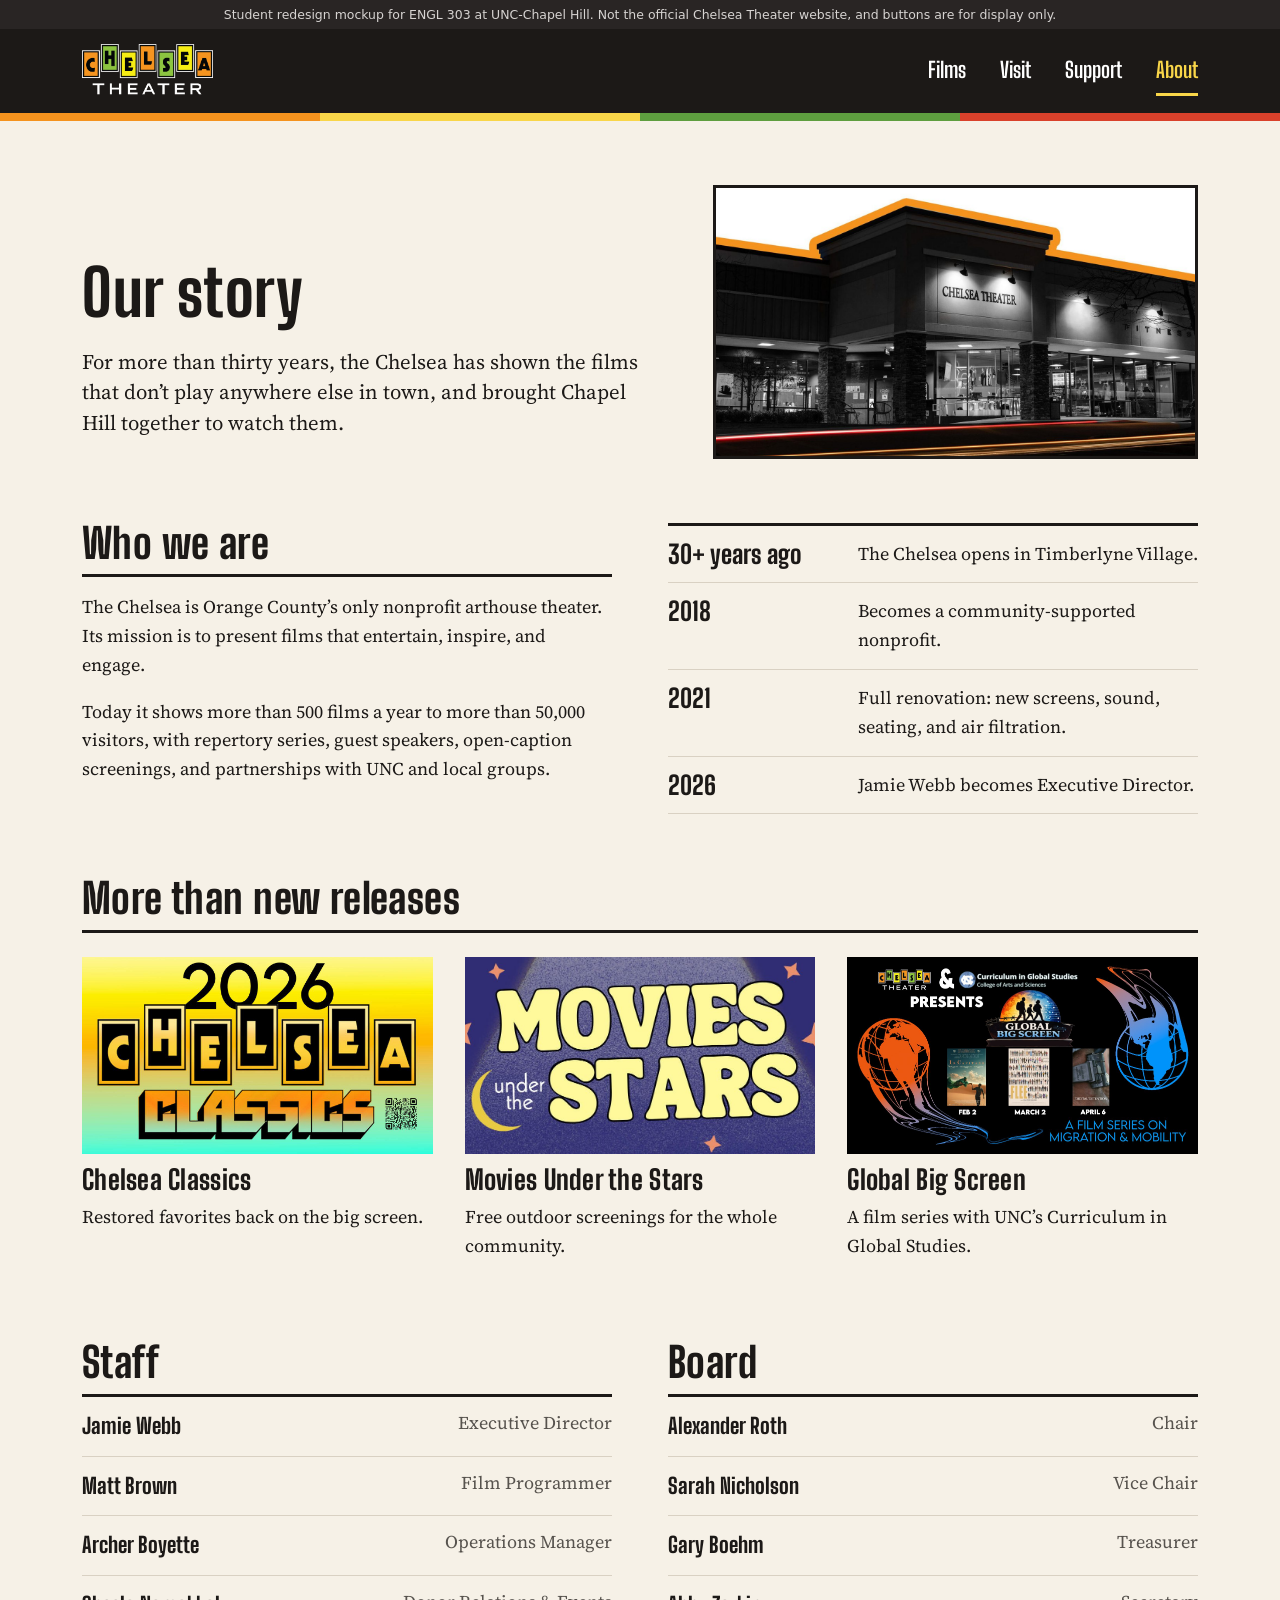
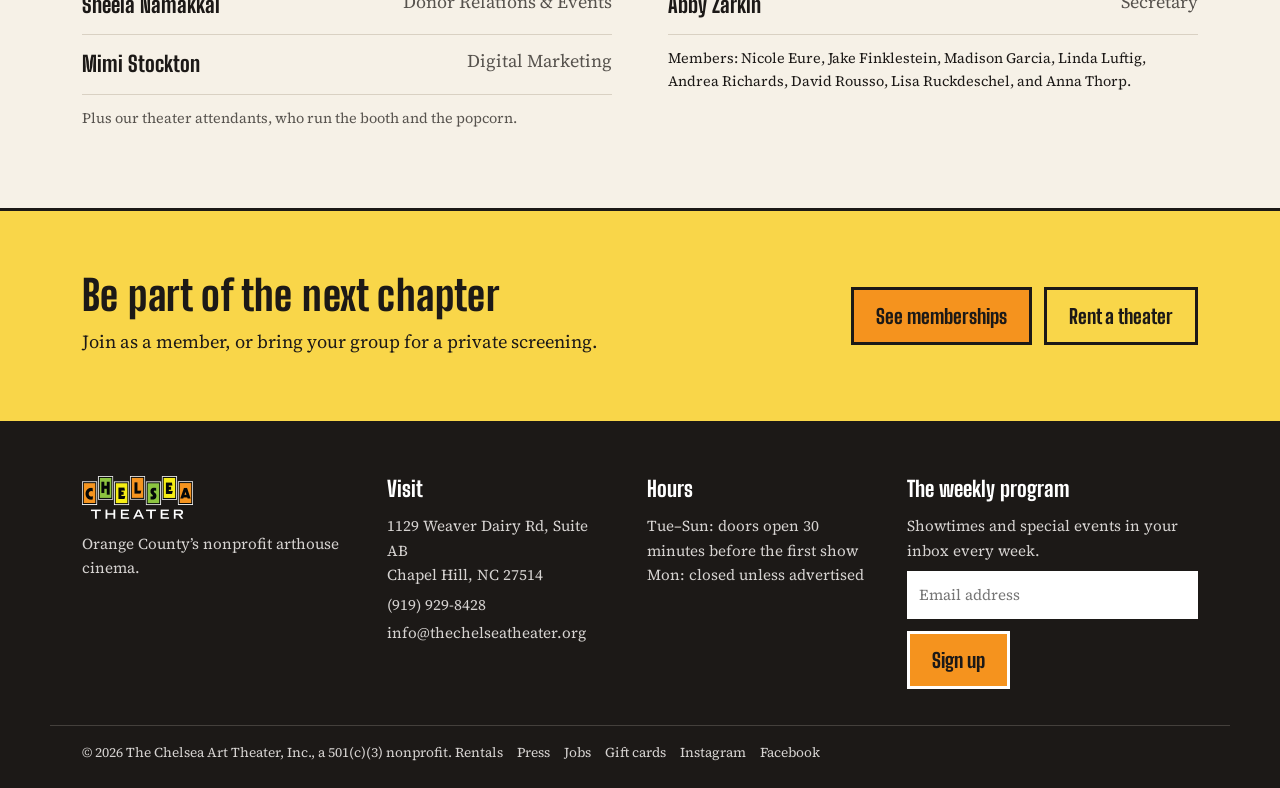
==== commit 3d6e6e70: "Redesign v2: marquee/film-program look, one-job-per-link navigation, Visit page" ====
--- a/story.html
+++ b/story.html
@@ -7,8 +7,8 @@
 <meta name="description" content="Student redesign mockup of the Chelsea Theater website, Chapel Hill's nonprofit arthouse cinema.">
 <link rel="preconnect" href="https://fonts.googleapis.com">
 <link rel="preconnect" href="https://fonts.gstatic.com" crossorigin>
-<link href="https://fonts.googleapis.com/css2?family=DM+Serif+Display&family=Inter:wght@400;600;700&display=swap" rel="stylesheet">
-<link rel="stylesheet" href="style.css?v=3">
+<link href="https://fonts.googleapis.com/css2?family=Big+Shoulders+Display:wght@700;800&family=Source+Serif+4:opsz,wght@8..60,400;8..60,600;8..60,700&display=swap" rel="stylesheet">
+<link rel="stylesheet" href="style.css?v=4">
 </head>
 <body>
 <a class="skip" href="#main">Skip to main content</a>
@@ -16,95 +16,96 @@
 <header>
   <div class="wrap">
     <a class="logo" href="index.html"><img src="images/logo.png" alt="The Chelsea Theater, home"></a>
-    <nav aria-label="Main">
-      <a href="index.html#showtimes">Films</a>
-      <a href="index.html#visit">Visit</a>
-      <a href="support.html">Support</a>
-      <a href="story.html" aria-current="page">About</a>
-    </nav>
-    <a class="btn btn-primary header-cta" href="support.html#join">Become a member</a>
+    <nav aria-label="Main"><a href="index.html">Films</a><a href="visit.html">Visit</a><a href="support.html">Support</a><a href="story.html" aria-current="page">About</a></nav>
   </div>
+  <div class="marquee" aria-hidden="true"><span></span><span></span><span></span><span></span></div>
 </header>
 <main id="main">
 
-<section>
-  <div class="wrap split">
+<section class="opener">
+  <div class="wrap">
     <div>
-      <div class="eyebrow">Our story</div>
-      <h1>A community cinema, built by Chapel Hill</h1>
-      <p class="lead">The Chelsea presents films that entertain, inspire, and engage, and it brings our community together around them.</p>
+      <h1>Our story</h1>
+      <p class="lede">For more than thirty years, the Chelsea has shown the films that don&rsquo;t play anywhere else in town, and brought Chapel Hill together to watch them.</p>
     </div>
-    <img class="photo" src="images/theater.jpg" alt="The Chelsea Theater building in Timberlyne Village">
+    <img src="images/theater.jpg" alt="The Chelsea Theater building in Timberlyne Village">
   </div>
 </section>
 
-<section class="tight">
-  <div class="wrap split" style="align-items:start">
+<section style="padding-top:0">
+  <div class="wrap two">
     <div>
-      <h2>Who we are</h2>
-      <p>The Chelsea is Orange County&rsquo;s only nonprofit arthouse theater. For more than thirty years it has shown the independent, international, and classic films you won&rsquo;t find at the multiplex.</p>
-      <p>As a community-supported nonprofit, the Chelsea has added repertory series, guest speakers, and partnerships with UNC and local groups, and it offers open-caption screenings every week.</p>
+      <div class="head-row"><h2>Who we are</h2></div>
+      <p style="margin-top:16px">The Chelsea is Orange County&rsquo;s only nonprofit arthouse theater. Its mission is to present films that entertain, inspire, and engage.</p>
+      <p>Today it shows more than 500 films a year to more than 50,000 visitors, with repertory series, guest speakers, open-caption screenings, and partnerships with UNC and local groups.</p>
     </div>
-    <ol class="timeline">
-      <li><strong>Over 30 years ago</strong>The Chelsea opens in Timberlyne Village.</li>
-      <li><strong>2018</strong>Becomes a community-supported nonprofit.</li>
-      <li><strong>2021</strong>Full renovation: new screens, sound, seating, and air filtration.</li>
-      <li><strong>2026</strong>Jamie Webb becomes Executive Director.</li>
-    </ol>
+    <dl class="years">
+      <div><dt>30+ years ago</dt><dd>The Chelsea opens in Timberlyne Village.</dd></div>
+      <div><dt>2018</dt><dd>Becomes a community-supported nonprofit.</dd></div>
+      <div><dt>2021</dt><dd>Full renovation: new screens, sound, seating, and air filtration.</dd></div>
+      <div><dt>2026</dt><dd>Jamie Webb becomes Executive Director.</dd></div>
+    </dl>
   </div>
 </section>
 
-<section class="dark stats">
-  <div class="wrap grid g3">
-    <div><strong>500+</strong>films a year</div>
-    <div><strong>50,000+</strong>visitors a year</div>
-    <div><strong>3</strong>screens, renovated in 2021</div>
-  </div>
-</section>
-
-<section>
+<section style="padding-top:0">
   <div class="wrap">
-    <h2>More than movies</h2>
-    <div class="grid g3" style="margin-top:20px">
-      <div class="program"><img src="images/classics.jpg" alt="2026 Chelsea Classics graphic"><h3>Chelsea Classics</h3><p class="muted">Restored favorites back on the big screen all year.</p></div>
-      <div class="program"><img src="images/muts.jpg" alt="Movies Under the Stars graphic"><h3>Movies Under the Stars</h3><p class="muted">Free outdoor screenings for the whole community.</p></div>
-      <div class="program"><img src="images/globalscreen.jpg" alt="Global Big Screen film series graphic"><h3>Global Big Screen</h3><p class="muted">A film series with UNC&rsquo;s Curriculum in Global Studies.</p></div>
+    <div class="head-row"><h2>More than new releases</h2></div>
+    <div class="programs">
+      <div><img src="images/classics.jpg" alt="Chelsea Classics 2026 graphic"><h3>Chelsea Classics</h3><p>Restored favorites back on the big screen.</p></div>
+      <div><img src="images/muts.jpg" alt="Movies Under the Stars graphic"><h3>Movies Under the Stars</h3><p>Free outdoor screenings for the whole community.</p></div>
+      <div><img src="images/globalscreen.jpg" alt="Global Big Screen series graphic"><h3>Global Big Screen</h3><p>A film series with UNC&rsquo;s Curriculum in Global Studies.</p></div>
     </div>
   </div>
 </section>
 
-<section class="tight">
-  <div class="wrap">
-    <h2>Meet the team</h2>
-    <div class="grid" style="grid-template-columns:repeat(auto-fit,minmax(190px,1fr));margin-top:20px"><div class="card team"><div class="avatar" aria-hidden="true">JW</div><h3>Jamie Webb</h3><div class="muted">Executive Director</div></div><div class="card team"><div class="avatar" aria-hidden="true">MB</div><h3>Matt Brown</h3><div class="muted">Film Programmer</div></div><div class="card team"><div class="avatar" aria-hidden="true">AB</div><h3>Archer Boyette</h3><div class="muted">Operations Manager</div></div><div class="card team"><div class="avatar" aria-hidden="true">SN</div><h3>Sheela Namakkal</h3><div class="muted">Donor Relations &amp; Events</div></div><div class="card team"><div class="avatar" aria-hidden="true">MS</div><h3>Mimi Stockton</h3><div class="muted">Digital Marketing Manager</div></div></div>
-    <p class="muted" style="margin-top:14px">Plus our theater attendant crew, who keep the popcorn popping.</p>
-    <h2 style="margin-top:48px">Board of directors</h2>
-    <div class="board"><span>Alexander Roth, Chair</span><span>Sarah Nicholson, Vice Chair</span><span>Gary Boehm, Treasurer</span><span>Abby Zarkin, Secretary</span><span>Nicole Eure</span><span>Jake Finklestein</span><span>Madison Garcia</span><span>Linda Luftig</span><span>Andrea Richards</span><span>David Rousso</span><span>Lisa Ruckdeschel</span><span>Anna Thorp</span></div>
+<section style="padding-top:0">
+  <div class="wrap two">
+    <div>
+      <div class="head-row"><h2>Staff</h2></div>
+      <div class="people" style="grid-template-columns:1fr;border-top:0"><div><b>Jamie Webb</b><span class="muted">Executive Director</span></div><div><b>Matt Brown</b><span class="muted">Film Programmer</span></div><div><b>Archer Boyette</b><span class="muted">Operations Manager</span></div><div><b>Sheela Namakkal</b><span class="muted">Donor Relations &amp; Events</span></div><div><b>Mimi Stockton</b><span class="muted">Digital Marketing</span></div></div>
+      <p class="muted small" style="margin-top:12px">Plus our theater attendants, who run the booth and the popcorn.</p>
+    </div>
+    <div>
+      <div class="head-row"><h2>Board</h2></div>
+      <div class="people" style="grid-template-columns:1fr;border-top:0"><div><b>Alexander Roth</b><span class="muted">Chair</span></div><div><b>Sarah Nicholson</b><span class="muted">Vice Chair</span></div><div><b>Gary Boehm</b><span class="muted">Treasurer</span></div><div><b>Abby Zarkin</b><span class="muted">Secretary</span></div></div>
+      <p class="small" style="margin-top:12px">Members: Nicole Eure, Jake Finklestein, Madison Garcia, Linda Luftig, Andrea Richards, David Rousso, Lisa Ruckdeschel, and Anna Thorp.</p>
+    </div>
   </div>
 </section>
 
-<section class="dark">
-  <div class="wrap split">
-    <div>
-      <h2>Be part of the next chapter</h2>
-      <p class="lead muted">Join the members who keep the Chelsea independent, or bring your group for a private screening.</p>
-    </div>
-    <div class="actions" style="justify-content:flex-end"><a class="btn btn-primary" href="support.html#join">Become a member</a><a class="btn btn-light" href="#">Rent a theater</a></div>
+<section class="band">
+  <div class="wrap">
+    <div><h2>Be part of the next chapter</h2><p>Join as a member, or bring your group for a private screening.</p></div>
+    <div class="actions"><a class="btn btn-primary" href="support.html">See memberships</a><a class="btn btn-plain" href="#">Rent a theater</a></div>
   </div>
 </section>
 
 </main>
-<footer id="visit">
-  <div class="wrap grid g4">
+<footer>
+  <div class="wrap">
     <div>
       <a class="logo" href="index.html"><img src="images/logo.png" alt="The Chelsea Theater, home"></a>
       <p style="margin:0">Orange County&rsquo;s nonprofit arthouse cinema.</p>
     </div>
-    <div><h4>Visit</h4><p style="margin:0 0 6px">1129 Weaver Dairy Rd, Suite AB<br>Chapel Hill, NC 27514</p><a href="tel:+19199298428">Call 919-929-8428</a><a href="#">Get directions</a><p style="margin:8px 0 0">Tue&ndash;Sun: opens 30 min before the first show<br>Mon: closed unless advertised</p></div>
-    <div><h4>Explore</h4><a href="index.html#showtimes">Showtimes &amp; tickets</a><a href="index.html#events">Special programs</a><a href="support.html#join">Membership</a><a href="support.html#give">Donate</a><a href="#">Gift cards</a></div>
-    <div><h4>Stay in the loop</h4><label for="email">Get our weekly film newsletter.</label><input id="email" type="email" placeholder="Your email address" autocomplete="email"><a class="btn btn-primary" href="#">Sign up</a></div>
+    <div>
+      <h4>Visit</h4>
+      <p style="margin:0 0 6px">1129 Weaver Dairy Rd, Suite AB<br>Chapel Hill, NC 27514</p>
+      <a href="tel:+19199298428">(919) 929-8428</a>
+      <a href="mailto:info@thechelseatheater.org">info@thechelseatheater.org</a>
+    </div>
+    <div>
+      <h4>Hours</h4>
+      <p style="margin:0">Tue&ndash;Sun: doors open 30 minutes before the first show<br>Mon: closed unless advertised</p>
+    </div>
+    <div>
+      <h4>The weekly program</h4>
+      <label for="email">Showtimes and special events in your inbox every week.</label>
+      <input id="email" type="email" placeholder="Email address" autocomplete="email">
+      <a class="btn btn-primary" href="#">Sign up</a>
+    </div>
   </div>
-  <div class="wrap fine">&copy; 2026 The Chelsea Art Theater, Inc., a 501(c)(3) nonprofit. <a href="story.html">About</a> <a href="#">Rentals</a> <a href="#">Press</a> <a href="#">Accessibility</a> <a href="#">Instagram</a> <a href="#">Facebook</a></div>
+  <div class="wrap fine">&copy; 2026 The Chelsea Art Theater, Inc., a 501(c)(3) nonprofit. <a href="#">Rentals</a><a href="#">Press</a><a href="#">Jobs</a><a href="#">Gift cards</a><a href="#">Instagram</a><a href="#">Facebook</a></div>
 </footer>
 </body>
 </html>
--- a/style.css
+++ b/style.css
@@ -1,183 +1,192 @@
-/* Chelsea Theater redesign mockup: one shared stylesheet, no frameworks.
-   Palette: warm off-white, near-black, Chelsea orange (main buttons only), marquee yellow accent.
-   Every text/background pair meets WCAG AA (4.5:1). */
+/* Chelsea Theater redesign mockup. One stylesheet, no frameworks.
+   Look: a printed film-program / marquee feel. Flat, ruled lines, no rounded cards or shadows.
+   Type: Big Shoulders Display (condensed, marquee-sign feel) for headings, times and menus;
+         Source Serif 4 for reading text.
+   Color: paper, ink, Chelsea orange for main buttons, marquee yellow for highlights.
+   All text/background pairs meet WCAG AA (4.5:1). */
 :root {
-  --bg: #FAF7F2;
+  --paper: #F6F1E7;
   --ink: #1C1917;
-  --ink-2: #292524;
   --muted: #57534E;
+  --rule: #1C1917;
+  --soft-rule: #D9D1C3;
   --orange: #F5931E;
-  --orange-light: #F7A541;
   --yellow: #F9D649;
-  --cream: #FFF6D6;
-  --card: #FFFFFF;
-  --line: #E7E2DA;
-  --radius: 16px;
-  --shadow: 0 1px 2px rgba(28,25,23,.06), 0 8px 24px rgba(28,25,23,.06);
+  --green: #5E9E3F;
+  --red: #D9412B;
+  --display: "Big Shoulders Display", "Arial Narrow", sans-serif;
+  --serif: "Source Serif 4", Georgia, serif;
 }
 * { box-sizing: border-box; }
-html { scroll-behavior: smooth; }
-body { margin: 0; background: var(--bg); color: var(--ink); font: 17px/1.6 "Inter", system-ui, sans-serif; -webkit-font-smoothing: antialiased; }
-h1, h2, h3 { font-family: "DM Serif Display", Georgia, serif; font-weight: 400; line-height: 1.15; margin: 0 0 .45em; }
-h1 { font-size: 3rem; } h2 { font-size: 2.1rem; } h3 { font-size: 1.35rem; }
+body { margin: 0; background: var(--paper); color: var(--ink); font: 18px/1.6 var(--serif); }
+h1, h2, h3 { font-family: var(--display); font-weight: 800; line-height: 1; margin: 0 0 .35em; letter-spacing: .01em; }
+h1 { font-size: 4rem; }
+h2 { font-size: 2.6rem; }
+h3 { font-size: 1.7rem; }
 p { margin: 0 0 1em; }
 a { color: var(--ink); text-underline-offset: 3px; }
 img { max-width: 100%; display: block; }
-:focus-visible { outline: 3px solid var(--yellow); outline-offset: 3px; border-radius: 6px; }
-.wrap { max-width: 1160px; margin: 0 auto; padding: 0 28px; }
-section { padding: 72px 0; }
-.tight { padding-top: 0; }
-.eyebrow { font-size: .8rem; font-weight: 700; letter-spacing: .08em; text-transform: uppercase; color: var(--muted); margin-bottom: 10px; }
-.dark .eyebrow { color: var(--yellow); }
+:focus-visible { outline: 3px solid var(--orange); outline-offset: 3px; }
+.wrap { max-width: 1180px; margin: 0 auto; padding: 0 32px; }
+section { padding: 64px 0; }
 .muted { color: var(--muted); }
-.lead { font-size: 1.15rem; }
+.small { font-size: .9rem; }
+.label { font-family: var(--display); font-weight: 700; font-size: 1.1rem; letter-spacing: .03em; }
 .skip { position: absolute; left: -999px; }
 .skip:focus { left: 12px; top: 12px; background: var(--yellow); padding: 8px 12px; z-index: 20; }
-.section-head { display: flex; justify-content: space-between; align-items: end; gap: 20px; flex-wrap: wrap; margin-bottom: 24px; }
-.section-head h2 { margin: 0; }
+.head-row { display: flex; justify-content: space-between; align-items: baseline; gap: 16px; flex-wrap: wrap; border-bottom: 3px solid var(--rule); padding-bottom: 10px; margin-bottom: 0; }
+.head-row h2 { margin: 0; }
 
-/* Disclaimer strip (kept quiet) */
-.mock-note { background: var(--ink-2); color: #D6D3D1; text-align: center; font-size: .78rem; padding: 6px 12px; }
+/* Disclaimer */
+.mock-note { background: #292524; color: #D6D3D1; text-align: center; font: .78rem/1.4 system-ui, sans-serif; padding: 6px 12px; }
 
-/* Header */
-header { background: var(--ink); position: sticky; top: 0; z-index: 10; border-bottom: 1px solid #2E2A27; }
-header .wrap { display: flex; align-items: center; gap: 28px; min-height: 80px; }
-header .logo img { height: 52px; width: auto; }
-nav { display: flex; gap: 26px; margin-left: auto; align-items: center; }
-nav a { color: #fff; text-decoration: none; font-weight: 600; font-size: .98rem; padding: 6px 0; border-bottom: 2px solid transparent; }
-nav a:hover, nav a[aria-current] { border-bottom-color: var(--yellow); }
-.btn { white-space: nowrap; }
-.header-cta { padding: 10px 18px; }
+/* Header: logo + four menu links, each going to its own page */
+header { background: var(--ink); }
+header .wrap { display: flex; align-items: center; gap: 24px; min-height: 84px; flex-wrap: wrap; }
+header .logo img { height: 54px; width: auto; }
+nav { display: flex; gap: 34px; margin-left: auto; }
+nav a { font-family: var(--display); font-weight: 700; font-size: 1.35rem; color: #fff; text-decoration: none; padding: 6px 0; border-bottom: 3px solid transparent; }
+nav a:hover { border-bottom-color: #fff; }
+nav a[aria-current] { border-bottom-color: var(--yellow); color: var(--yellow); }
+.marquee { display: grid; grid-template-columns: repeat(4, 1fr); height: 8px; }
+.marquee span:nth-child(1) { background: var(--orange); }
+.marquee span:nth-child(2) { background: var(--yellow); }
+.marquee span:nth-child(3) { background: var(--green); }
+.marquee span:nth-child(4) { background: var(--red); }
 
-/* Buttons */
-.btn { display: inline-flex; align-items: center; justify-content: center; padding: 12px 22px; border-radius: 10px; font-weight: 700; text-decoration: none; min-height: 46px; transition: background .15s, transform .15s; }
-.btn:hover { transform: translateY(-1px); }
+/* Buttons: flat, square */
+.btn { display: inline-flex; align-items: center; min-height: 48px; padding: 10px 22px; font-family: var(--display); font-weight: 800; font-size: 1.25rem; text-decoration: none; border: 3px solid var(--ink); white-space: nowrap; }
 .btn-primary { background: var(--orange); color: var(--ink); }
-.btn-primary:hover { background: var(--orange-light); }
-.btn-outline { border: 2px solid var(--ink); color: var(--ink); }
-.btn-outline:hover { background: var(--ink); color: #fff; }
-.btn-light { border: 2px solid #fff; color: #fff; }
-.btn-light:hover { background: #fff; color: var(--ink); }
-.actions { display: flex; gap: 12px; flex-wrap: wrap; margin-top: 8px; }
-.more { font-weight: 700; text-decoration: none; }
-.more:hover { text-decoration: underline; }
+.btn-primary:hover { background: var(--yellow); }
+.btn-plain { background: transparent; color: var(--ink); }
+.btn-plain:hover { background: var(--ink); color: #fff; }
+.on-dark .btn { border-color: #fff; }
+.on-dark .btn-plain { color: #fff; }
+.on-dark .btn-plain:hover { background: #fff; color: var(--ink); }
+.actions { display: flex; gap: 12px; flex-wrap: wrap; }
 
-/* Layout helpers */
-.grid { display: grid; gap: 24px; }
-.g2 { grid-template-columns: repeat(auto-fit, minmax(320px, 1fr)); }
-.g3 { grid-template-columns: repeat(auto-fit, minmax(260px, 1fr)); }
-.g4 { grid-template-columns: repeat(auto-fit, minmax(230px, 1fr)); }
-.card { background: var(--card); border: 1px solid var(--line); border-radius: var(--radius); padding: 26px; box-shadow: var(--shadow); }
-.split { display: grid; grid-template-columns: 1.15fr 1fr; gap: 56px; align-items: center; }
-.photo { border-radius: var(--radius); width: 100%; aspect-ratio: 16 / 9; object-fit: cover; box-shadow: var(--shadow); }
+/* Home: featured film */
+.feature { background: var(--ink); color: #fff; padding: 0; }
+.feature .wrap { display: grid; grid-template-columns: 1.4fr 1fr; gap: 48px; align-items: center; padding-top: 48px; padding-bottom: 48px; }
+.feature .tag { display: inline-block; background: var(--yellow); color: var(--ink); font-family: var(--display); font-weight: 800; font-size: 1.1rem; padding: 2px 10px; margin-bottom: 14px; }
+.feature .facts { font-family: var(--display); font-weight: 700; font-size: 1.2rem; color: #D6D3D1; margin-bottom: 14px; }
 
-/* Dark sections */
-.dark { background: var(--ink); color: #fff; }
-.dark a:not(.btn) { color: #fff; }
-.dark .muted { color: #D6D3D1; }
+/* Home: intro + shortcuts */
+.intro .wrap { display: grid; grid-template-columns: 1.5fr 1fr; gap: 56px; align-items: start; }
+.intro .statement { font-size: 1.6rem; line-height: 1.4; margin: 0; }
+.shortcuts { list-style: none; margin: 0; padding: 0; border-top: 3px solid var(--rule); }
+.shortcuts li { border-bottom: 1px solid var(--rule); }
+.shortcuts a { display: flex; justify-content: space-between; padding: 14px 2px; font-family: var(--display); font-weight: 800; font-size: 1.5rem; text-decoration: none; }
+.shortcuts a:hover { background: var(--yellow); }
 
-/* Home: hero */
-.hero { padding: 64px 0 72px; }
-.hero .meta { color: #D6D3D1; margin-bottom: 14px; }
-.hero h1 { color: #fff; }
+/* Showtimes: a printed listing */
+.days { display: flex; gap: 20px; font-family: var(--display); font-weight: 700; font-size: 1.25rem; }
+.days span { padding-bottom: 2px; }
+.days .on { border-bottom: 3px solid var(--orange); }
+.film { display: grid; grid-template-columns: 84px 1fr auto; gap: 24px; align-items: start; padding: 22px 0; border-bottom: 1px solid var(--soft-rule); }
+.film img { width: 84px; aspect-ratio: 2 / 3; object-fit: cover; }
+.film h3 { margin-bottom: 4px; }
+.film .facts { font-family: var(--display); font-weight: 700; font-size: 1.1rem; color: var(--muted); }
+.film p { margin: 6px 0 0; }
+.times { display: flex; gap: 8px; flex-wrap: wrap; justify-content: flex-end; max-width: 330px; }
+.time { display: inline-flex; flex-direction: column; align-items: center; justify-content: center; min-width: 96px; min-height: 48px; border: 2px solid var(--ink); font-family: var(--display); font-weight: 800; font-size: 1.3rem; text-decoration: none; padding: 4px 10px; line-height: 1.1; }
+.time small { font-family: var(--serif); font-weight: 600; font-size: .72rem; }
+.time:hover { background: var(--orange); }
+.key { margin-top: 18px; font-size: .95rem; }
+.key strong { font-family: var(--display); font-size: 1.1rem; }
 
-/* Home: identity statement */
-.identity { padding: 64px 0 24px; }
-.identity p { font-family: "DM Serif Display", Georgia, serif; font-size: 2rem; line-height: 1.3; max-width: 900px; margin: 0; }
-.identity mark { background: linear-gradient(transparent 60%, var(--yellow) 60%); color: inherit; }
+/* Home: coming up, as a calendar list */
+.event { display: grid; grid-template-columns: 150px 1fr 240px; gap: 28px; align-items: center; padding: 24px 0; border-bottom: 1px solid var(--soft-rule); }
+.event .date { font-family: var(--display); font-weight: 800; font-size: 2.2rem; line-height: .95; }
+.event .date span { display: block; font-size: 1.1rem; font-weight: 700; color: var(--muted); }
+.event img { width: 240px; aspect-ratio: 16 / 9; object-fit: cover; object-position: top; }
+.event h3 { margin-bottom: 6px; }
+.event p { margin: 0 0 6px; }
 
-/* Home: path cards */
-.path { text-decoration: none; display: flex; flex-direction: column; border-top: 6px solid var(--yellow); transition: transform .15s, box-shadow .15s; }
-.path:hover { transform: translateY(-3px); box-shadow: 0 12px 30px rgba(28,25,23,.12); }
-.path h3 { margin-bottom: .25em; }
-.path p { color: var(--muted); margin-bottom: 14px; }
-.path .go { margin-top: auto; font-weight: 700; }
+/* Yellow call-to-action band */
+.band { background: var(--yellow); border-top: 3px solid var(--ink); border-bottom: 3px solid var(--ink); }
+.band .wrap { display: grid; grid-template-columns: 1.5fr 1fr; gap: 40px; align-items: center; }
+.band h2 { margin-bottom: .25em; }
+.band p { margin: 0; font-size: 1.15rem; }
+.band .actions { justify-content: flex-end; }
 
-/* Home: showtimes */
-.days { display: flex; gap: 8px; flex-wrap: wrap; }
-.days span { padding: 8px 18px; border-radius: 999px; border: 1px solid var(--line); background: #fff; font-weight: 600; font-size: .95rem; }
-.days .on { background: var(--ink); color: #fff; border-color: var(--ink); }
-.films { padding: 8px 28px; }
-.film { display: grid; grid-template-columns: 96px 1fr; gap: 24px; padding: 22px 0; border-top: 1px solid var(--line); }
-.film:first-child { border-top: 0; }
-.film img { border-radius: 8px; aspect-ratio: 2 / 3; object-fit: cover; }
-.film h3 { margin-bottom: 2px; }
-.film .info { font-size: .92rem; color: var(--muted); }
-.film p { margin: 6px 0 0; }
-.times { display: flex; gap: 10px; flex-wrap: wrap; margin: 12px 0 8px; }
-.time { border: 2px solid var(--ink); border-radius: 8px; padding: 8px 16px; font-weight: 700; text-decoration: none; min-height: 44px; display: inline-flex; align-items: center; }
-.time:hover { background: var(--orange); border-color: var(--orange); }
-.badge { display: inline-block; background: var(--cream); border: 1px solid #F3DE8A; border-radius: 999px; padding: 2px 10px; font-size: .82rem; font-weight: 600; margin: 2px 4px 2px 0; }
-details { margin-top: 18px; }
-summary { cursor: pointer; font-weight: 700; }
-details ul { margin: 10px 0 0; padding-left: 1.2em; color: var(--muted); }
+/* Page openers (Support, Visit, Story) */
+.opener .wrap { display: grid; grid-template-columns: 1.2fr 1fr; gap: 48px; align-items: end; }
+.opener .lede { font-size: 1.3rem; line-height: 1.45; }
+.opener img { width: 100%; aspect-ratio: 16 / 9; object-fit: cover; border: 3px solid var(--ink); }
+.figures { font-family: var(--display); font-weight: 700; font-size: 1.35rem; margin: 0 0 18px; }
+.figures b { font-weight: 800; color: var(--ink); background: linear-gradient(transparent 62%, var(--yellow) 62%); }
 
-/* Event cards */
-.event { padding: 0; overflow: hidden; display: flex; flex-direction: column; }
-.event img { width: 100%; aspect-ratio: 16 / 9; object-fit: cover; object-position: top; }
-.event .body { padding: 20px 22px 24px; display: flex; flex-direction: column; flex: 1; }
-.event .date { font-size: .85rem; font-weight: 700; color: var(--muted); margin-bottom: 4px; }
-.event .more { margin-top: auto; }
+/* Support: membership comparison table */
+.table-scroll { overflow-x: auto; }
+table.tiers { width: 100%; border-collapse: collapse; min-width: 720px; }
+.tiers th, .tiers td { padding: 12px 14px; border-bottom: 1px solid var(--soft-rule); text-align: center; }
+.tiers th:first-child, .tiers td:first-child { text-align: left; }
+.tiers thead th { font-family: var(--display); font-weight: 800; font-size: 1.5rem; border-bottom: 3px solid var(--ink); vertical-align: bottom; }
+.tiers thead .price { display: block; font-size: 2.2rem; }
+.tiers .popular { background: #FCEBB3; }
+.tiers thead .popular { position: relative; }
+.tiers .ribbon { display: block; font-size: 1rem; background: var(--ink); color: var(--yellow); margin: -12px -14px 10px; padding: 4px; }
+.tiers .yes { font-weight: 700; }
+.tiers tfoot td { border-bottom: 0; padding-top: 18px; }
+.tiers .btn { font-size: 1.1rem; padding: 8px 14px; }
 
-/* Stats */
-.stats { text-align: center; padding: 48px 0; }
-.stats strong { display: block; font-family: "DM Serif Display", Georgia, serif; font-size: 3rem; font-weight: 400; color: var(--yellow); line-height: 1.1; }
-
-/* Support: tiers */
-.tier { display: flex; flex-direction: column; position: relative; }
-.tier .price { font-size: 2rem; font-weight: 700; line-height: 1.2; }
-.tier .tax { font-size: .9rem; color: var(--muted); min-height: 1.5em; }
-.tier ul { padding-left: 1.1em; margin: 14px 0 20px; }
-.tier li { margin-bottom: 6px; }
-.tier .btn { margin-top: auto; }
-.tier.popular { border: 3px solid var(--orange); }
-.tag { position: absolute; top: -14px; left: 22px; background: var(--orange); color: var(--ink); padding: 2px 12px; border-radius: 999px; font-weight: 700; font-size: .82rem; }
-.chips { display: flex; flex-wrap: wrap; gap: 10px; margin: 14px 0; }
-.chips span { border: 2px solid var(--ink); border-radius: 10px; padding: 10px 18px; font-weight: 700; min-width: 72px; text-align: center; }
-.chips .on { background: var(--ink); color: #fff; }
-.match { background: var(--cream); border-left: 6px solid var(--yellow); padding: 14px 16px; border-radius: 8px; margin: 18px 0; }
-.ways li { margin-bottom: 8px; }
+/* Support: gift */
+.two { display: grid; grid-template-columns: 1fr 1fr; gap: 56px; }
+.amounts { display: flex; flex-wrap: wrap; margin: 12px 0; }
+.amounts span { border: 2px solid var(--ink); margin: 0 -2px -2px 0; padding: 10px 20px; font-family: var(--display); font-weight: 800; font-size: 1.3rem; }
+.amounts .on { background: var(--ink); color: #fff; }
+.note { border-left: 6px solid var(--orange); padding: 6px 0 6px 16px; margin: 18px 0; }
+.ruled { list-style: none; padding: 0; margin: 0; border-top: 3px solid var(--rule); }
+.ruled li { padding: 12px 0; border-bottom: 1px solid var(--soft-rule); }
 
 /* Story */
-.timeline { list-style: none; margin: 0; padding: 0 0 0 28px; border-left: 3px solid var(--orange); }
-.timeline li { position: relative; margin-bottom: 22px; }
-.timeline li::before { content: ""; position: absolute; left: -37px; top: 6px; width: 15px; height: 15px; border-radius: 50%; background: var(--yellow); border: 3px solid var(--ink); }
-.timeline strong { font-family: "DM Serif Display", Georgia, serif; font-weight: 400; font-size: 1.3rem; display: block; }
-.program img { aspect-ratio: 16 / 9; object-fit: cover; border-radius: 12px; margin-bottom: 12px; }
-.program h3 { margin-bottom: 2px; }
-.team { text-align: center; }
-.avatar { width: 88px; height: 88px; border-radius: 50%; display: grid; place-items: center; font-weight: 700; font-size: 1.3rem; margin: 0 auto 12px; background: var(--yellow); color: var(--ink); }
-.team:nth-child(even) .avatar { background: var(--orange); }
-.team h3 { font-size: 1.15rem; margin-bottom: 2px; }
-.team .muted { font-size: .92rem; }
-.board { display: grid; grid-template-columns: repeat(auto-fit, minmax(220px, 1fr)); gap: 6px 24px; }
-.board span { padding: 8px 0; border-bottom: 1px solid var(--line); }
+.years { margin: 0; border-top: 3px solid var(--rule); }
+.years div { display: grid; grid-template-columns: 170px 1fr; gap: 20px; padding: 14px 0; border-bottom: 1px solid var(--soft-rule); }
+.years dt { font-family: var(--display); font-weight: 800; font-size: 1.6rem; line-height: 1.1; }
+.years dd { margin: 0; }
+.programs { display: grid; grid-template-columns: repeat(3, 1fr); gap: 32px; margin-top: 24px; }
+.programs img { width: 100%; aspect-ratio: 16 / 9; object-fit: cover; margin-bottom: 12px; }
+.people { display: grid; grid-template-columns: 1fr 1fr; column-gap: 48px; border-top: 3px solid var(--rule); }
+.people div { display: flex; justify-content: space-between; gap: 16px; padding: 12px 0; border-bottom: 1px solid var(--soft-rule); }
+.people b { font-family: var(--display); font-weight: 800; font-size: 1.35rem; }
+
+/* Visit */
+.facts-grid { display: grid; grid-template-columns: repeat(3, 1fr); gap: 40px; border-top: 3px solid var(--rule); padding-top: 24px; }
+.facts-grid h3 { font-size: 1.6rem; }
 
 /* Footer */
-footer { background: var(--ink); color: #D6D3D1; padding: 56px 0 28px; font-size: .95rem; }
-footer .logo img { height: 44px; width: auto; margin-bottom: 14px; }
-footer h4 { color: #fff; margin: 0 0 10px; font-size: 1rem; }
-footer a { color: #D6D3D1; text-decoration: none; display: block; margin: 5px 0; }
+footer { background: var(--ink); color: #D6D3D1; font-size: .95rem; }
+footer .wrap { display: grid; grid-template-columns: 1.2fr 1fr 1fr 1.3fr; gap: 36px; padding-top: 48px; padding-bottom: 32px; }
+footer h4 { font-family: var(--display); font-weight: 800; font-size: 1.35rem; color: #fff; margin: 0 0 8px; }
+footer a { color: #D6D3D1; display: block; margin: 4px 0; text-decoration: none; }
 footer a:hover { color: #fff; text-decoration: underline; }
-footer input { padding: 12px; border-radius: 8px; border: 0; width: 100%; margin: 8px 0; font: inherit; }
-footer .btn { color: var(--ink); display: inline-flex; margin: 0; }
-footer .fine { border-top: 1px solid #44403C; margin-top: 36px; padding-top: 18px; font-size: .88rem; }
-footer .fine a { display: inline; margin: 0 6px; }
+footer .logo img { height: 46px; margin-bottom: 10px; }
+footer input { width: 100%; padding: 12px; border: 0; margin: 8px 0; font: inherit; }
+footer .btn { border-color: #fff; }
+footer .fine { display: block; border-top: 1px solid #44403C; padding-top: 16px; padding-bottom: 24px; font-size: .85rem; }
+footer .fine a { display: inline; margin-right: 14px; }
 
-/* Phones and small windows */
-@media (max-width: 860px) {
-  h1 { font-size: 2.2rem; } h2 { font-size: 1.7rem; }
-  section { padding: 52px 0; }
-  .split { grid-template-columns: 1fr; gap: 28px; }
-  .hero .split img { order: -1; }
-  .identity p { font-size: 1.5rem; }
-  header .wrap { flex-wrap: wrap; gap: 10px 20px; padding-top: 10px; padding-bottom: 10px; }
+/* Phones and narrow windows */
+@media (max-width: 900px) {
+  body { font-size: 17px; }
+  h1 { font-size: 2.9rem; } h2 { font-size: 2.1rem; }
+  section { padding: 48px 0; }
+  .wrap { padding: 0 20px; }
+  header .wrap { min-height: 0; padding-top: 12px; padding-bottom: 8px; gap: 8px; }
   header .logo img { height: 44px; }
-  .header-cta { margin-left: auto; padding: 8px 14px; min-height: 44px; font-size: .92rem; }
-  nav { order: 3; margin-left: 0; width: 100%; gap: 22px; }
-  .mock-note { font-size: .72rem; }
-  header { position: static; }
-  .films { padding: 4px 18px; }
-  .film { grid-template-columns: 72px 1fr; gap: 16px; }
-  .stats strong { font-size: 2.3rem; }
+  nav { margin-left: 0; width: 100%; justify-content: space-between; gap: 0; }
+  nav a { font-size: 1.2rem; }
+  .feature .wrap, .intro .wrap, .band .wrap, .opener .wrap, .two, .people { grid-template-columns: 1fr; gap: 24px; }
+  .feature .wrap { padding-top: 24px; padding-bottom: 32px; }
+  .band .actions { justify-content: flex-start; }
+  .film { grid-template-columns: 64px 1fr; gap: 16px; }
+  .film img { width: 64px; }
+  .film .times { grid-column: 1 / -1; justify-content: flex-start; max-width: none; }
+  .event { grid-template-columns: 1fr; gap: 10px; }
+  .event img { width: 100%; }
+  .programs, .facts-grid { grid-template-columns: 1fr; }
+  .years div { grid-template-columns: 1fr; gap: 2px; }
+  footer .wrap { grid-template-columns: 1fr 1fr; }
 }
+.sr { position: absolute; width: 1px; height: 1px; overflow: hidden; clip: rect(0 0 0 0); white-space: nowrap; }
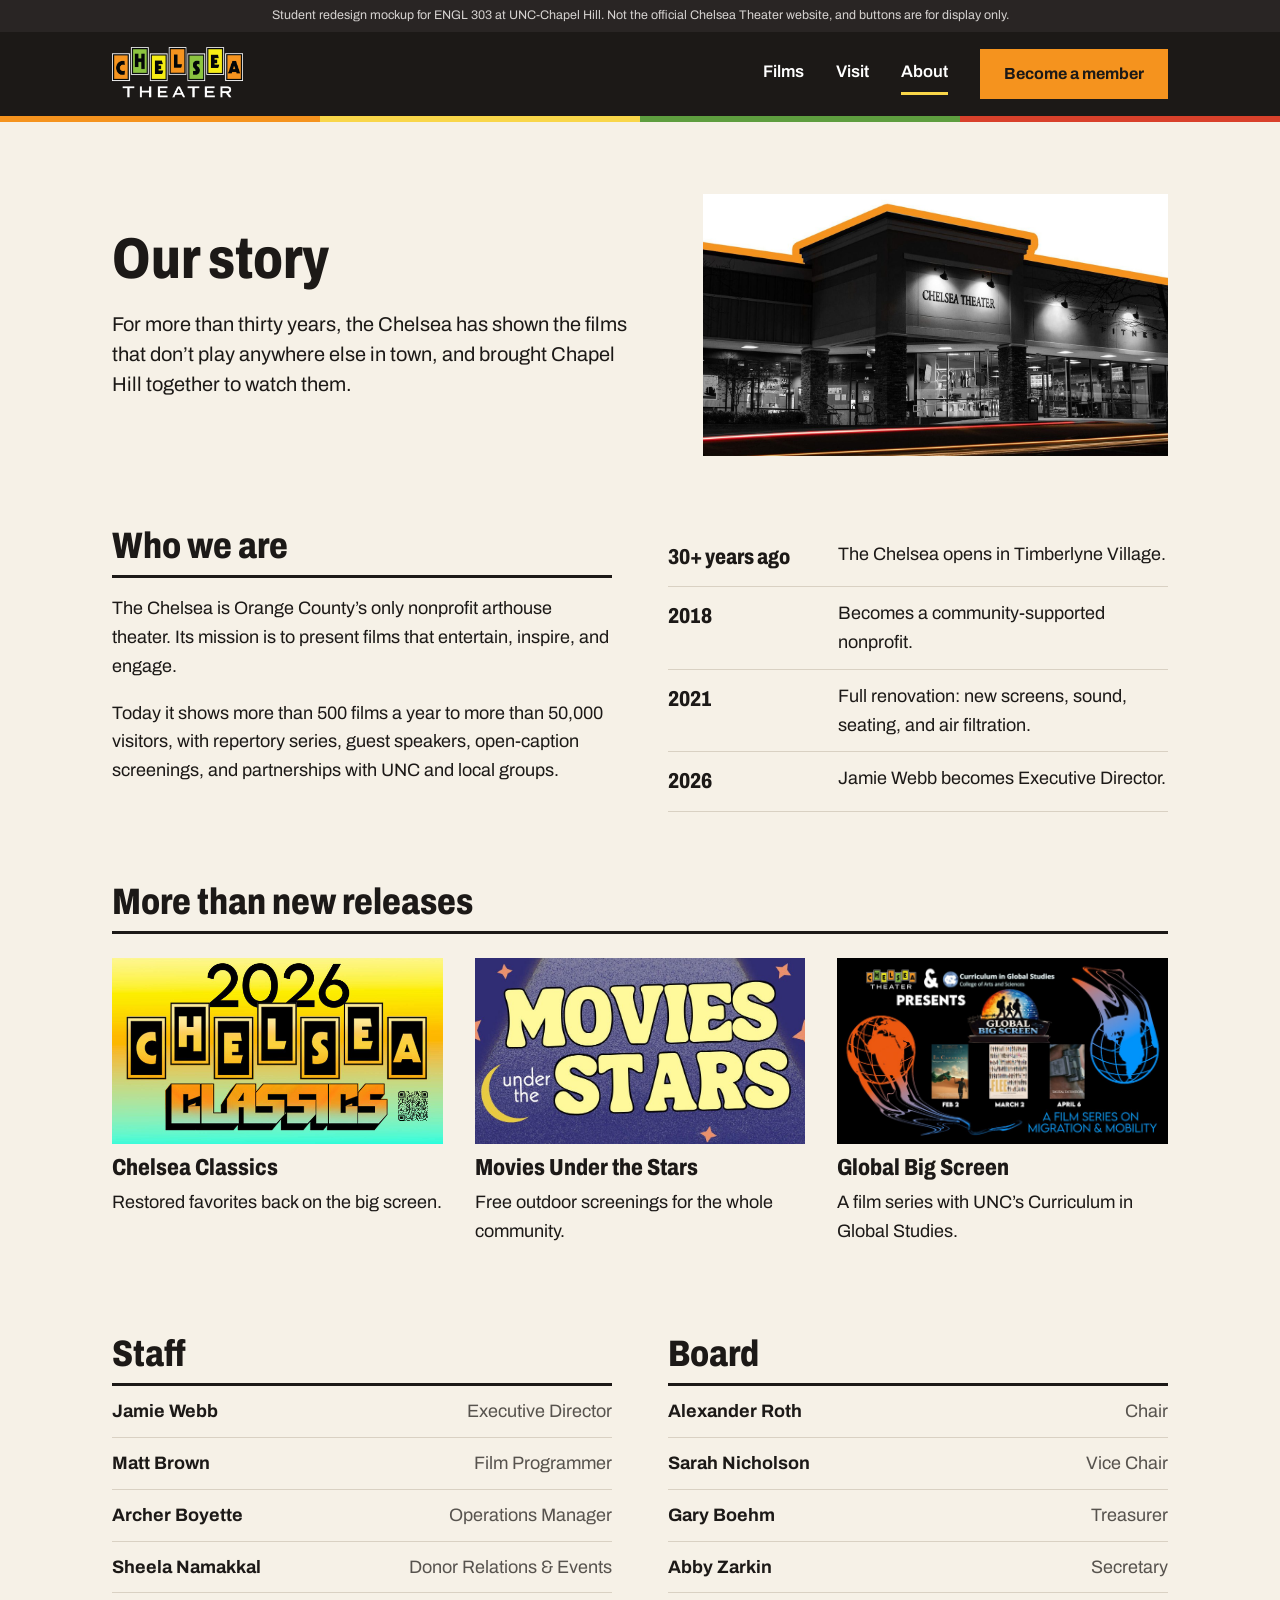
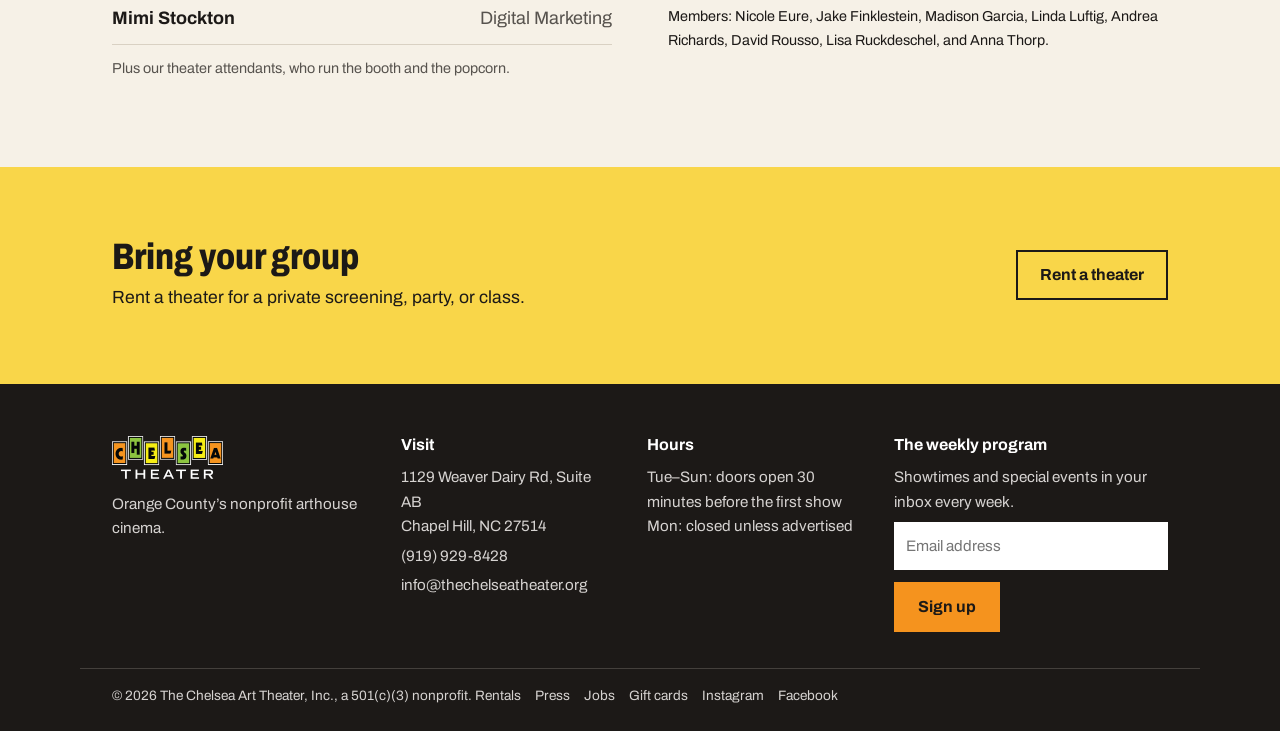
==== commit bbc9f786: "One font family, Become a member button, calmer homepage, map on Visit" ====
--- a/story.html
+++ b/story.html
@@ -7,8 +7,8 @@
 <meta name="description" content="Student redesign mockup of the Chelsea Theater website, Chapel Hill's nonprofit arthouse cinema.">
 <link rel="preconnect" href="https://fonts.googleapis.com">
 <link rel="preconnect" href="https://fonts.gstatic.com" crossorigin>
-<link href="https://fonts.googleapis.com/css2?family=Big+Shoulders+Display:wght@700;800&family=Source+Serif+4:opsz,wght@8..60,400;8..60,600;8..60,700&display=swap" rel="stylesheet">
-<link rel="stylesheet" href="style.css?v=4">
+<link href="https://fonts.googleapis.com/css2?family=Archivo:wdth,wght@62..125,400..800&display=swap" rel="stylesheet">
+<link rel="stylesheet" href="style.css?v=5">
 </head>
 <body>
 <a class="skip" href="#main">Skip to main content</a>
@@ -16,7 +16,8 @@
 <header>
   <div class="wrap">
     <a class="logo" href="index.html"><img src="images/logo.png" alt="The Chelsea Theater, home"></a>
-    <nav aria-label="Main"><a href="index.html">Films</a><a href="visit.html">Visit</a><a href="support.html">Support</a><a href="story.html" aria-current="page">About</a></nav>
+    <nav aria-label="Main"><a href="index.html">Films</a><a href="visit.html">Visit</a><a href="story.html" aria-current="page">About</a></nav>
+    <a class="btn btn-primary" href="support.html">Become a member</a>
   </div>
   <div class="marquee" aria-hidden="true"><span></span><span></span><span></span><span></span></div>
 </header>
@@ -32,7 +33,7 @@
   </div>
 </section>
 
-<section style="padding-top:0">
+<section class="flush">
   <div class="wrap two">
     <div>
       <div class="head-row"><h2>Who we are</h2></div>
@@ -48,7 +49,7 @@
   </div>
 </section>
 
-<section style="padding-top:0">
+<section class="flush">
   <div class="wrap">
     <div class="head-row"><h2>More than new releases</h2></div>
     <div class="programs">
@@ -59,16 +60,16 @@
   </div>
 </section>
 
-<section style="padding-top:0">
+<section class="flush">
   <div class="wrap two">
     <div>
       <div class="head-row"><h2>Staff</h2></div>
-      <div class="people" style="grid-template-columns:1fr;border-top:0"><div><b>Jamie Webb</b><span class="muted">Executive Director</span></div><div><b>Matt Brown</b><span class="muted">Film Programmer</span></div><div><b>Archer Boyette</b><span class="muted">Operations Manager</span></div><div><b>Sheela Namakkal</b><span class="muted">Donor Relations &amp; Events</span></div><div><b>Mimi Stockton</b><span class="muted">Digital Marketing</span></div></div>
+      <div class="people"><div><b>Jamie Webb</b><span class="muted">Executive Director</span></div><div><b>Matt Brown</b><span class="muted">Film Programmer</span></div><div><b>Archer Boyette</b><span class="muted">Operations Manager</span></div><div><b>Sheela Namakkal</b><span class="muted">Donor Relations &amp; Events</span></div><div><b>Mimi Stockton</b><span class="muted">Digital Marketing</span></div></div>
       <p class="muted small" style="margin-top:12px">Plus our theater attendants, who run the booth and the popcorn.</p>
     </div>
     <div>
       <div class="head-row"><h2>Board</h2></div>
-      <div class="people" style="grid-template-columns:1fr;border-top:0"><div><b>Alexander Roth</b><span class="muted">Chair</span></div><div><b>Sarah Nicholson</b><span class="muted">Vice Chair</span></div><div><b>Gary Boehm</b><span class="muted">Treasurer</span></div><div><b>Abby Zarkin</b><span class="muted">Secretary</span></div></div>
+      <div class="people"><div><b>Alexander Roth</b><span class="muted">Chair</span></div><div><b>Sarah Nicholson</b><span class="muted">Vice Chair</span></div><div><b>Gary Boehm</b><span class="muted">Treasurer</span></div><div><b>Abby Zarkin</b><span class="muted">Secretary</span></div></div>
       <p class="small" style="margin-top:12px">Members: Nicole Eure, Jake Finklestein, Madison Garcia, Linda Luftig, Andrea Richards, David Rousso, Lisa Ruckdeschel, and Anna Thorp.</p>
     </div>
   </div>
@@ -76,8 +77,8 @@
 
 <section class="band">
   <div class="wrap">
-    <div><h2>Be part of the next chapter</h2><p>Join as a member, or bring your group for a private screening.</p></div>
-    <div class="actions"><a class="btn btn-primary" href="support.html">See memberships</a><a class="btn btn-plain" href="#">Rent a theater</a></div>
+    <div><h2>Bring your group</h2><p>Rent a theater for a private screening, party, or class.</p></div>
+    <div class="actions"><a class="btn btn-plain" href="#">Rent a theater</a></div>
   </div>
 </section>
 
--- a/style.css
+++ b/style.css
@@ -1,192 +1,172 @@
 /* Chelsea Theater redesign mockup. One stylesheet, no frameworks.
-   Look: a printed film-program / marquee feel. Flat, ruled lines, no rounded cards or shadows.
-   Type: Big Shoulders Display (condensed, marquee-sign feel) for headings, times and menus;
-         Source Serif 4 for reading text.
-   Color: paper, ink, Chelsea orange for main buttons, marquee yellow for highlights.
+   One type family (Archivo): condensed bold for headings, regular width for reading.
+   Flat, ruled layout like a printed film program. Colors come from the marquee logo.
    All text/background pairs meet WCAG AA (4.5:1). */
 :root {
   --paper: #F6F1E7;
   --ink: #1C1917;
   --muted: #57534E;
-  --rule: #1C1917;
   --soft-rule: #D9D1C3;
   --orange: #F5931E;
   --yellow: #F9D649;
   --green: #5E9E3F;
   --red: #D9412B;
-  --display: "Big Shoulders Display", "Arial Narrow", sans-serif;
-  --serif: "Source Serif 4", Georgia, serif;
+  --font: "Archivo", "Helvetica Neue", Arial, sans-serif;
 }
 * { box-sizing: border-box; }
-body { margin: 0; background: var(--paper); color: var(--ink); font: 18px/1.6 var(--serif); }
-h1, h2, h3 { font-family: var(--display); font-weight: 800; line-height: 1; margin: 0 0 .35em; letter-spacing: .01em; }
-h1 { font-size: 4rem; }
-h2 { font-size: 2.6rem; }
-h3 { font-size: 1.7rem; }
+body { margin: 0; background: var(--paper); color: var(--ink); font: 400 18px/1.6 var(--font); font-stretch: 100%; }
+h1, h2, h3, .cond { font-family: var(--font); font-stretch: 80%; font-weight: 800; line-height: 1.02; margin: 0 0 .35em; }
+h1 { font-size: 3.6rem; }
+h2 { font-size: 2.3rem; }
+h3 { font-size: 1.45rem; }
 p { margin: 0 0 1em; }
 a { color: var(--ink); text-underline-offset: 3px; }
 img { max-width: 100%; display: block; }
 :focus-visible { outline: 3px solid var(--orange); outline-offset: 3px; }
-.wrap { max-width: 1180px; margin: 0 auto; padding: 0 32px; }
-section { padding: 64px 0; }
+.wrap { max-width: 1120px; margin: 0 auto; padding: 0 32px; }
+section { padding: 72px 0; }
+.flush { padding-top: 0; }
 .muted { color: var(--muted); }
 .small { font-size: .9rem; }
-.label { font-family: var(--display); font-weight: 700; font-size: 1.1rem; letter-spacing: .03em; }
+.sr { position: absolute; width: 1px; height: 1px; overflow: hidden; clip: rect(0 0 0 0); white-space: nowrap; }
 .skip { position: absolute; left: -999px; }
 .skip:focus { left: 12px; top: 12px; background: var(--yellow); padding: 8px 12px; z-index: 20; }
-.head-row { display: flex; justify-content: space-between; align-items: baseline; gap: 16px; flex-wrap: wrap; border-bottom: 3px solid var(--rule); padding-bottom: 10px; margin-bottom: 0; }
+.head-row { display: flex; justify-content: space-between; align-items: baseline; gap: 16px; flex-wrap: wrap; border-bottom: 3px solid var(--ink); padding-bottom: 10px; }
 .head-row h2 { margin: 0; }
+.head-row a { font-weight: 600; }
 
 /* Disclaimer */
-.mock-note { background: #292524; color: #D6D3D1; text-align: center; font: .78rem/1.4 system-ui, sans-serif; padding: 6px 12px; }
+.mock-note { background: #292524; color: #D6D3D1; text-align: center; font-size: .78rem; padding: 6px 12px; }
 
-/* Header: logo + four menu links, each going to its own page */
+/* Header: logo, three page links, one member button */
 header { background: var(--ink); }
-header .wrap { display: flex; align-items: center; gap: 24px; min-height: 84px; flex-wrap: wrap; }
+header .wrap { display: flex; align-items: center; gap: 32px; min-height: 84px; }
 header .logo img { height: 54px; width: auto; }
-nav { display: flex; gap: 34px; margin-left: auto; }
-nav a { font-family: var(--display); font-weight: 700; font-size: 1.35rem; color: #fff; text-decoration: none; padding: 6px 0; border-bottom: 3px solid transparent; }
+nav { display: flex; gap: 32px; margin-left: auto; }
+nav a { color: #fff; text-decoration: none; font-weight: 600; font-size: 1.05rem; padding: 6px 0; border-bottom: 3px solid transparent; }
 nav a:hover { border-bottom-color: #fff; }
-nav a[aria-current] { border-bottom-color: var(--yellow); color: var(--yellow); }
-.marquee { display: grid; grid-template-columns: repeat(4, 1fr); height: 8px; }
+nav a[aria-current] { border-bottom-color: var(--yellow); }
+.marquee { display: grid; grid-template-columns: repeat(4, 1fr); height: 6px; }
 .marquee span:nth-child(1) { background: var(--orange); }
 .marquee span:nth-child(2) { background: var(--yellow); }
 .marquee span:nth-child(3) { background: var(--green); }
 .marquee span:nth-child(4) { background: var(--red); }
 
-/* Buttons: flat, square */
-.btn { display: inline-flex; align-items: center; min-height: 48px; padding: 10px 22px; font-family: var(--display); font-weight: 800; font-size: 1.25rem; text-decoration: none; border: 3px solid var(--ink); white-space: nowrap; }
-.btn-primary { background: var(--orange); color: var(--ink); }
-.btn-primary:hover { background: var(--yellow); }
+/* Buttons: flat and square */
+.btn { display: inline-flex; align-items: center; min-height: 48px; padding: 10px 22px; font-weight: 700; font-size: 1rem; text-decoration: none; border: 2px solid var(--ink); white-space: nowrap; }
+.btn-primary { background: var(--orange); color: var(--ink); border-color: var(--orange); }
+.btn-primary:hover { background: var(--yellow); border-color: var(--yellow); }
 .btn-plain { background: transparent; color: var(--ink); }
 .btn-plain:hover { background: var(--ink); color: #fff; }
-.on-dark .btn { border-color: #fff; }
-.on-dark .btn-plain { color: #fff; }
+header .btn-primary[aria-current] { background: var(--yellow); border-color: var(--yellow); }
+.on-dark .btn-plain { color: #fff; border-color: #fff; }
 .on-dark .btn-plain:hover { background: #fff; color: var(--ink); }
 .actions { display: flex; gap: 12px; flex-wrap: wrap; }
 
 /* Home: featured film */
-.feature { background: var(--ink); color: #fff; padding: 0; }
-.feature .wrap { display: grid; grid-template-columns: 1.4fr 1fr; gap: 48px; align-items: center; padding-top: 48px; padding-bottom: 48px; }
-.feature .tag { display: inline-block; background: var(--yellow); color: var(--ink); font-family: var(--display); font-weight: 800; font-size: 1.1rem; padding: 2px 10px; margin-bottom: 14px; }
-.feature .facts { font-family: var(--display); font-weight: 700; font-size: 1.2rem; color: #D6D3D1; margin-bottom: 14px; }
+.feature { background: var(--ink); color: #fff; }
+.feature .wrap { display: grid; grid-template-columns: 1.35fr 1fr; gap: 56px; align-items: center; }
+.feature .kicker { color: var(--yellow); font-weight: 700; margin-bottom: 10px; }
+.feature .facts { color: #D6D3D1; margin-bottom: 14px; }
 
-/* Home: intro + shortcuts */
-.intro .wrap { display: grid; grid-template-columns: 1.5fr 1fr; gap: 56px; align-items: start; }
-.intro .statement { font-size: 1.6rem; line-height: 1.4; margin: 0; }
-.shortcuts { list-style: none; margin: 0; padding: 0; border-top: 3px solid var(--rule); }
-.shortcuts li { border-bottom: 1px solid var(--rule); }
-.shortcuts a { display: flex; justify-content: space-between; padding: 14px 2px; font-family: var(--display); font-weight: 800; font-size: 1.5rem; text-decoration: none; }
-.shortcuts a:hover { background: var(--yellow); }
+/* Home: one-sentence identity */
+.statement { font-size: 1.55rem; line-height: 1.45; max-width: 820px; margin: 0; }
+.statement strong { background: linear-gradient(transparent 62%, var(--yellow) 62%); }
 
 /* Showtimes: a printed listing */
-.days { display: flex; gap: 20px; font-family: var(--display); font-weight: 700; font-size: 1.25rem; }
-.days span { padding-bottom: 2px; }
-.days .on { border-bottom: 3px solid var(--orange); }
-.film { display: grid; grid-template-columns: 84px 1fr auto; gap: 24px; align-items: start; padding: 22px 0; border-bottom: 1px solid var(--soft-rule); }
-.film img { width: 84px; aspect-ratio: 2 / 3; object-fit: cover; }
-.film h3 { margin-bottom: 4px; }
-.film .facts { font-family: var(--display); font-weight: 700; font-size: 1.1rem; color: var(--muted); }
-.film p { margin: 6px 0 0; }
-.times { display: flex; gap: 8px; flex-wrap: wrap; justify-content: flex-end; max-width: 330px; }
-.time { display: inline-flex; flex-direction: column; align-items: center; justify-content: center; min-width: 96px; min-height: 48px; border: 2px solid var(--ink); font-family: var(--display); font-weight: 800; font-size: 1.3rem; text-decoration: none; padding: 4px 10px; line-height: 1.1; }
-.time small { font-family: var(--serif); font-weight: 600; font-size: .72rem; }
-.time:hover { background: var(--orange); }
-.key { margin-top: 18px; font-size: .95rem; }
-.key strong { font-family: var(--display); font-size: 1.1rem; }
+.film { display: grid; grid-template-columns: 72px 1fr auto; gap: 24px; align-items: center; padding: 20px 0; border-bottom: 1px solid var(--soft-rule); }
+.film img { width: 72px; aspect-ratio: 2 / 3; object-fit: cover; }
+.film h3 { margin-bottom: 2px; }
+.film .facts { color: var(--muted); font-size: .95rem; }
+.times { display: flex; gap: 8px; flex-wrap: wrap; justify-content: flex-end; }
+.time { display: inline-flex; flex-direction: column; align-items: center; justify-content: center; min-width: 88px; min-height: 48px; border: 2px solid var(--ink); font-weight: 700; text-decoration: none; padding: 4px 10px; line-height: 1.15; }
+.time small { font-weight: 500; font-size: .7rem; }
+.time:hover { background: var(--orange); border-color: var(--orange); }
+.key { margin-top: 16px; font-size: .92rem; color: var(--muted); }
 
-/* Home: coming up, as a calendar list */
-.event { display: grid; grid-template-columns: 150px 1fr 240px; gap: 28px; align-items: center; padding: 24px 0; border-bottom: 1px solid var(--soft-rule); }
-.event .date { font-family: var(--display); font-weight: 800; font-size: 2.2rem; line-height: .95; }
-.event .date span { display: block; font-size: 1.1rem; font-weight: 700; color: var(--muted); }
-.event img { width: 240px; aspect-ratio: 16 / 9; object-fit: cover; object-position: top; }
-.event h3 { margin-bottom: 6px; }
-.event p { margin: 0 0 6px; }
+/* Home: coming up, as a plain calendar list */
+.event { display: grid; grid-template-columns: 120px 1fr auto; gap: 24px; align-items: baseline; padding: 18px 0; border-bottom: 1px solid var(--soft-rule); }
+.event .date { font-stretch: 80%; font-weight: 800; font-size: 1.6rem; line-height: 1; }
+.event h3 { margin: 0 0 2px; }
+.event p { margin: 0; color: var(--muted); }
+.event a { font-weight: 600; }
 
 /* Yellow call-to-action band */
-.band { background: var(--yellow); border-top: 3px solid var(--ink); border-bottom: 3px solid var(--ink); }
-.band .wrap { display: grid; grid-template-columns: 1.5fr 1fr; gap: 40px; align-items: center; }
-.band h2 { margin-bottom: .25em; }
-.band p { margin: 0; font-size: 1.15rem; }
-.band .actions { justify-content: flex-end; }
+.band { background: var(--yellow); }
+.band .wrap { display: flex; justify-content: space-between; align-items: center; gap: 32px; flex-wrap: wrap; }
+.band h2 { margin: 0 0 .2em; }
+.band p { margin: 0; font-size: 1.1rem; }
 
-/* Page openers (Support, Visit, Story) */
-.opener .wrap { display: grid; grid-template-columns: 1.2fr 1fr; gap: 48px; align-items: end; }
-.opener .lede { font-size: 1.3rem; line-height: 1.45; }
-.opener img { width: 100%; aspect-ratio: 16 / 9; object-fit: cover; border: 3px solid var(--ink); }
-.figures { font-family: var(--display); font-weight: 700; font-size: 1.35rem; margin: 0 0 18px; }
-.figures b { font-weight: 800; color: var(--ink); background: linear-gradient(transparent 62%, var(--yellow) 62%); }
+/* Page openers (Membership, Visit, About) */
+.opener .wrap { display: grid; grid-template-columns: 1.15fr 1fr; gap: 56px; align-items: center; }
+.opener .lede { font-size: 1.25rem; line-height: 1.5; }
+.opener img { width: 100%; aspect-ratio: 16 / 9; object-fit: cover; }
+.figures { font-weight: 600; margin: 0 0 16px; }
+.figures b { font-stretch: 80%; font-weight: 800; font-size: 1.5rem; }
 
-/* Support: membership comparison table */
+/* Membership comparison table */
 .table-scroll { overflow-x: auto; }
 table.tiers { width: 100%; border-collapse: collapse; min-width: 720px; }
 .tiers th, .tiers td { padding: 12px 14px; border-bottom: 1px solid var(--soft-rule); text-align: center; }
 .tiers th:first-child, .tiers td:first-child { text-align: left; }
-.tiers thead th { font-family: var(--display); font-weight: 800; font-size: 1.5rem; border-bottom: 3px solid var(--ink); vertical-align: bottom; }
-.tiers thead .price { display: block; font-size: 2.2rem; }
+.tiers thead th { font-weight: 700; font-size: 1.05rem; border-bottom: 3px solid var(--ink); vertical-align: bottom; }
+.tiers .price { display: block; font-stretch: 80%; font-weight: 800; font-size: 2rem; }
 .tiers .popular { background: #FCEBB3; }
-.tiers thead .popular { position: relative; }
-.tiers .ribbon { display: block; font-size: 1rem; background: var(--ink); color: var(--yellow); margin: -12px -14px 10px; padding: 4px; }
-.tiers .yes { font-weight: 700; }
+.tiers .ribbon { display: block; font-size: .85rem; background: var(--ink); color: var(--yellow); margin: -12px -14px 10px; padding: 4px; }
 .tiers tfoot td { border-bottom: 0; padding-top: 18px; }
-.tiers .btn { font-size: 1.1rem; padding: 8px 14px; }
+.tiers .btn { padding: 8px 16px; min-height: 44px; }
 
-/* Support: gift */
+/* Gift + lists */
 .two { display: grid; grid-template-columns: 1fr 1fr; gap: 56px; }
 .amounts { display: flex; flex-wrap: wrap; margin: 12px 0; }
-.amounts span { border: 2px solid var(--ink); margin: 0 -2px -2px 0; padding: 10px 20px; font-family: var(--display); font-weight: 800; font-size: 1.3rem; }
+.amounts span { border: 2px solid var(--ink); margin: 0 -2px -2px 0; padding: 10px 18px; font-weight: 700; }
 .amounts .on { background: var(--ink); color: #fff; }
 .note { border-left: 6px solid var(--orange); padding: 6px 0 6px 16px; margin: 18px 0; }
-.ruled { list-style: none; padding: 0; margin: 0; border-top: 3px solid var(--rule); }
+.ruled { list-style: none; padding: 0; margin: 0; }
 .ruled li { padding: 12px 0; border-bottom: 1px solid var(--soft-rule); }
 
-/* Story */
-.years { margin: 0; border-top: 3px solid var(--rule); }
-.years div { display: grid; grid-template-columns: 170px 1fr; gap: 20px; padding: 14px 0; border-bottom: 1px solid var(--soft-rule); }
-.years dt { font-family: var(--display); font-weight: 800; font-size: 1.6rem; line-height: 1.1; }
+/* About */
+.years { margin: 0; }
+.years div { display: grid; grid-template-columns: 150px 1fr; gap: 20px; padding: 12px 0; border-bottom: 1px solid var(--soft-rule); }
+.years dt { font-stretch: 80%; font-weight: 800; font-size: 1.35rem; }
 .years dd { margin: 0; }
 .programs { display: grid; grid-template-columns: repeat(3, 1fr); gap: 32px; margin-top: 24px; }
 .programs img { width: 100%; aspect-ratio: 16 / 9; object-fit: cover; margin-bottom: 12px; }
-.people { display: grid; grid-template-columns: 1fr 1fr; column-gap: 48px; border-top: 3px solid var(--rule); }
-.people div { display: flex; justify-content: space-between; gap: 16px; padding: 12px 0; border-bottom: 1px solid var(--soft-rule); }
-.people b { font-family: var(--display); font-weight: 800; font-size: 1.35rem; }
+.people div { display: flex; justify-content: space-between; gap: 16px; padding: 11px 0; border-bottom: 1px solid var(--soft-rule); }
+.people b { font-weight: 700; }
 
 /* Visit */
-.facts-grid { display: grid; grid-template-columns: repeat(3, 1fr); gap: 40px; border-top: 3px solid var(--rule); padding-top: 24px; }
-.facts-grid h3 { font-size: 1.6rem; }
+.facts-grid { display: grid; grid-template-columns: repeat(3, 1fr); gap: 40px; border-top: 3px solid var(--ink); padding-top: 24px; }
+.map { width: 100%; height: 340px; border: 0; margin-top: 32px; }
 
 /* Footer */
 footer { background: var(--ink); color: #D6D3D1; font-size: .95rem; }
 footer .wrap { display: grid; grid-template-columns: 1.2fr 1fr 1fr 1.3fr; gap: 36px; padding-top: 48px; padding-bottom: 32px; }
-footer h4 { font-family: var(--display); font-weight: 800; font-size: 1.35rem; color: #fff; margin: 0 0 8px; }
+footer h4 { color: #fff; margin: 0 0 8px; font-size: 1rem; }
 footer a { color: #D6D3D1; display: block; margin: 4px 0; text-decoration: none; }
 footer a:hover { color: #fff; text-decoration: underline; }
 footer .logo img { height: 46px; margin-bottom: 10px; }
 footer input { width: 100%; padding: 12px; border: 0; margin: 8px 0; font: inherit; }
-footer .btn { border-color: #fff; }
 footer .fine { display: block; border-top: 1px solid #44403C; padding-top: 16px; padding-bottom: 24px; font-size: .85rem; }
 footer .fine a { display: inline; margin-right: 14px; }
 
 /* Phones and narrow windows */
 @media (max-width: 900px) {
   body { font-size: 17px; }
-  h1 { font-size: 2.9rem; } h2 { font-size: 2.1rem; }
+  h1 { font-size: 2.6rem; } h2 { font-size: 1.9rem; }
   section { padding: 48px 0; }
   .wrap { padding: 0 20px; }
-  header .wrap { min-height: 0; padding-top: 12px; padding-bottom: 8px; gap: 8px; }
+  header .wrap { flex-wrap: wrap; gap: 10px 16px; min-height: 0; padding-top: 12px; padding-bottom: 10px; }
   header .logo img { height: 44px; }
-  nav { margin-left: 0; width: 100%; justify-content: space-between; gap: 0; }
-  nav a { font-size: 1.2rem; }
-  .feature .wrap, .intro .wrap, .band .wrap, .opener .wrap, .two, .people { grid-template-columns: 1fr; gap: 24px; }
-  .feature .wrap { padding-top: 24px; padding-bottom: 32px; }
-  .band .actions { justify-content: flex-start; }
-  .film { grid-template-columns: 64px 1fr; gap: 16px; }
-  .film img { width: 64px; }
-  .film .times { grid-column: 1 / -1; justify-content: flex-start; max-width: none; }
-  .event { grid-template-columns: 1fr; gap: 10px; }
-  .event img { width: 100%; }
+  header .btn { margin-left: auto; min-height: 44px; padding: 8px 14px; font-size: .95rem; }
+  nav { order: 3; width: 100%; margin-left: 0; gap: 28px; }
+  .feature .wrap, .opener .wrap, .two { grid-template-columns: 1fr; gap: 24px; }
+  .statement { font-size: 1.3rem; }
+  .film { grid-template-columns: 56px 1fr; gap: 14px; }
+  .film img { width: 56px; }
+  .film .times { grid-column: 1 / -1; justify-content: flex-start; }
+  .event { grid-template-columns: 1fr; gap: 4px; }
   .programs, .facts-grid { grid-template-columns: 1fr; }
   .years div { grid-template-columns: 1fr; gap: 2px; }
   footer .wrap { grid-template-columns: 1fr 1fr; }
 }
-.sr { position: absolute; width: 1px; height: 1px; overflow: hidden; clip: rect(0 0 0 0); white-space: nowrap; }
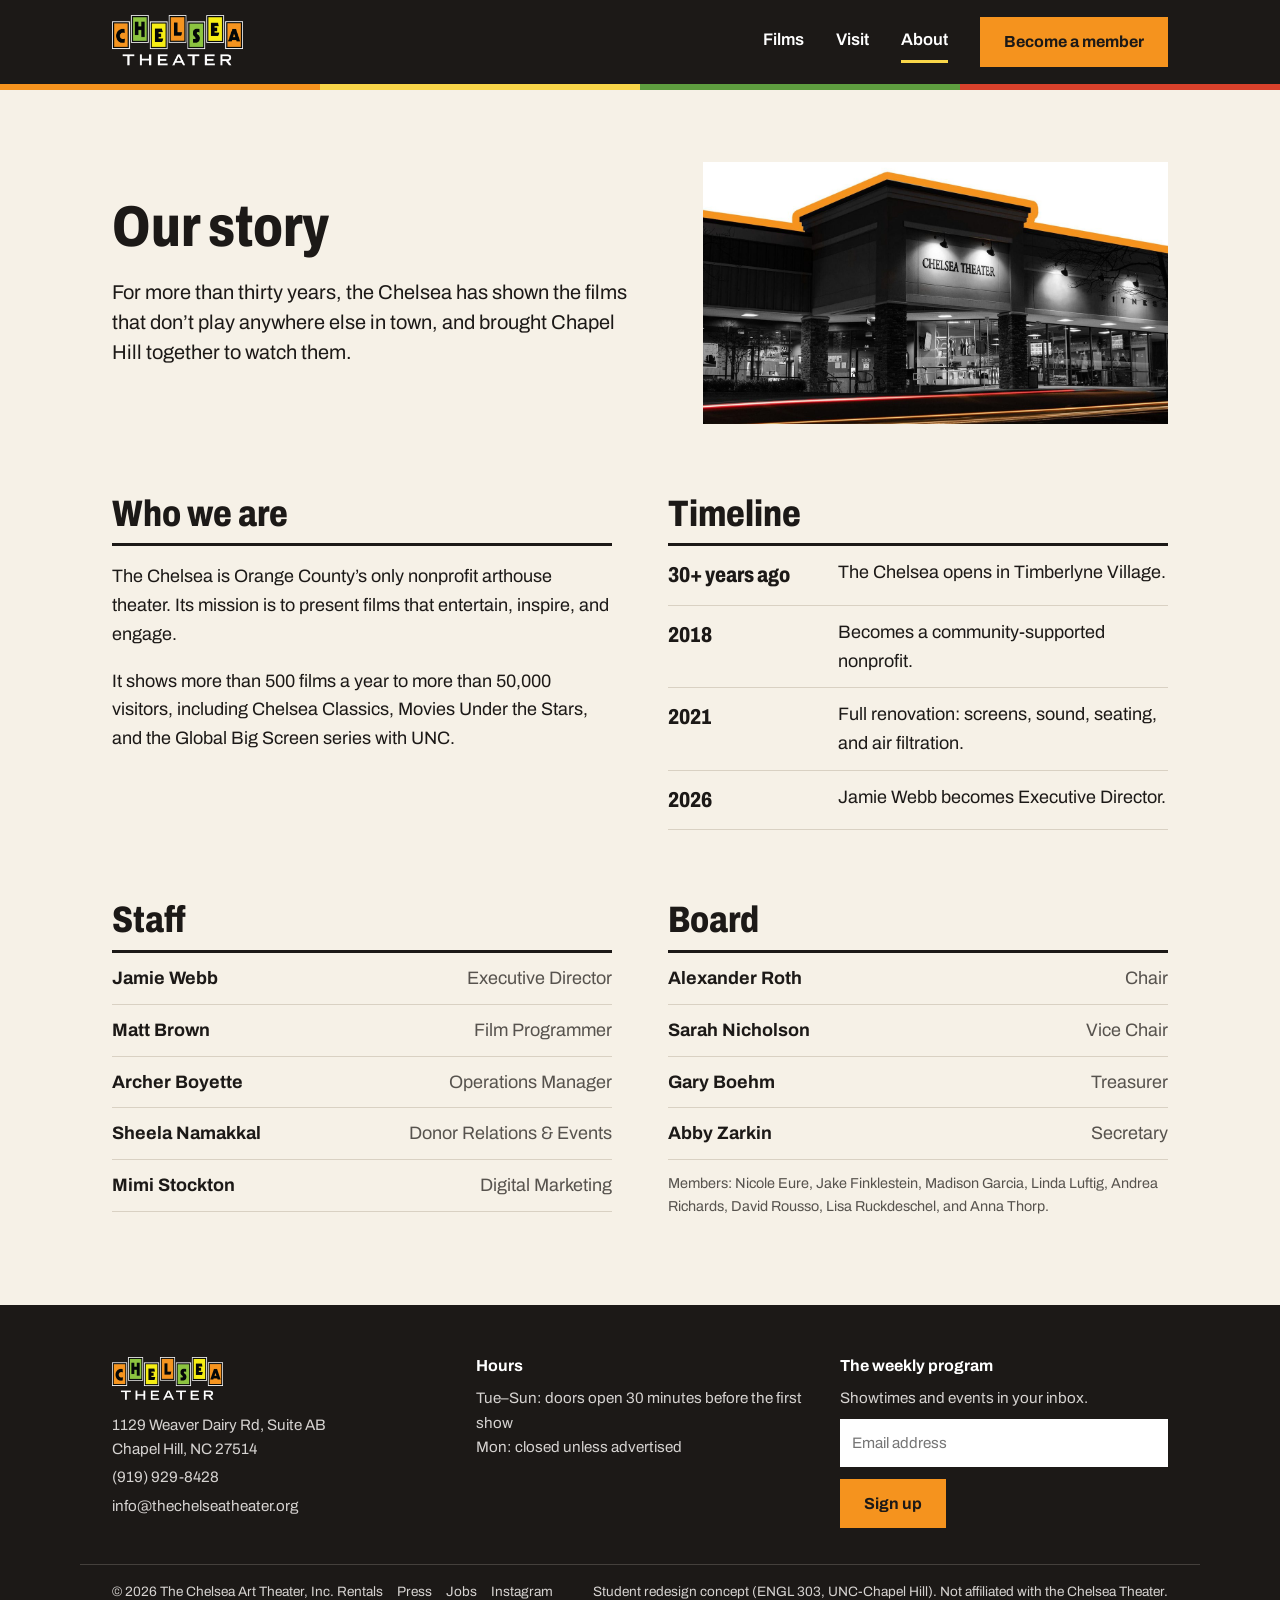
==== commit c7c5fbb4: "Declutter Membership, Visit, About; remove top disclaimer bar (kept in footer)" ====
--- a/story.html
+++ b/story.html
@@ -3,16 +3,15 @@
 <head>
 <meta charset="utf-8">
 <meta name="viewport" content="width=device-width, initial-scale=1">
-<title>Our Story | The Chelsea Theater (redesign mockup)</title>
-<meta name="description" content="Student redesign mockup of the Chelsea Theater website, Chapel Hill's nonprofit arthouse cinema.">
+<title>Our Story | The Chelsea Theater (redesign concept)</title>
+<meta name="description" content="Student redesign concept for the Chelsea Theater website, Chapel Hill's nonprofit arthouse cinema.">
 <link rel="preconnect" href="https://fonts.googleapis.com">
 <link rel="preconnect" href="https://fonts.gstatic.com" crossorigin>
 <link href="https://fonts.googleapis.com/css2?family=Archivo:wdth,wght@62..125,400..800&display=swap" rel="stylesheet">
-<link rel="stylesheet" href="style.css?v=5">
+<link rel="stylesheet" href="style.css?v=6">
 </head>
 <body>
 <a class="skip" href="#main">Skip to main content</a>
-<div class="mock-note">Student redesign mockup for ENGL 303 at UNC-Chapel Hill. Not the official Chelsea Theater website, and buttons are for display only.</div>
 <header>
   <div class="wrap">
     <a class="logo" href="index.html"><img src="images/logo.png" alt="The Chelsea Theater, home"></a>
@@ -38,24 +37,16 @@
     <div>
       <div class="head-row"><h2>Who we are</h2></div>
       <p style="margin-top:16px">The Chelsea is Orange County&rsquo;s only nonprofit arthouse theater. Its mission is to present films that entertain, inspire, and engage.</p>
-      <p>Today it shows more than 500 films a year to more than 50,000 visitors, with repertory series, guest speakers, open-caption screenings, and partnerships with UNC and local groups.</p>
+      <p>It shows more than 500 films a year to more than 50,000 visitors, including Chelsea Classics, Movies Under the Stars, and the Global Big Screen series with UNC.</p>
     </div>
-    <dl class="years">
-      <div><dt>30+ years ago</dt><dd>The Chelsea opens in Timberlyne Village.</dd></div>
-      <div><dt>2018</dt><dd>Becomes a community-supported nonprofit.</dd></div>
-      <div><dt>2021</dt><dd>Full renovation: new screens, sound, seating, and air filtration.</dd></div>
-      <div><dt>2026</dt><dd>Jamie Webb becomes Executive Director.</dd></div>
-    </dl>
-  </div>
-</section>
-
-<section class="flush">
-  <div class="wrap">
-    <div class="head-row"><h2>More than new releases</h2></div>
-    <div class="programs">
-      <div><img src="images/classics.jpg" alt="Chelsea Classics 2026 graphic"><h3>Chelsea Classics</h3><p>Restored favorites back on the big screen.</p></div>
-      <div><img src="images/muts.jpg" alt="Movies Under the Stars graphic"><h3>Movies Under the Stars</h3><p>Free outdoor screenings for the whole community.</p></div>
-      <div><img src="images/globalscreen.jpg" alt="Global Big Screen series graphic"><h3>Global Big Screen</h3><p>A film series with UNC&rsquo;s Curriculum in Global Studies.</p></div>
+    <div>
+      <div class="head-row"><h2>Timeline</h2></div>
+      <dl class="years">
+        <div><dt>30+ years ago</dt><dd>The Chelsea opens in Timberlyne Village.</dd></div>
+        <div><dt>2018</dt><dd>Becomes a community-supported nonprofit.</dd></div>
+        <div><dt>2021</dt><dd>Full renovation: screens, sound, seating, and air filtration.</dd></div>
+        <div><dt>2026</dt><dd>Jamie Webb becomes Executive Director.</dd></div>
+      </dl>
     </div>
   </div>
 </section>
@@ -65,20 +56,12 @@
     <div>
       <div class="head-row"><h2>Staff</h2></div>
       <div class="people"><div><b>Jamie Webb</b><span class="muted">Executive Director</span></div><div><b>Matt Brown</b><span class="muted">Film Programmer</span></div><div><b>Archer Boyette</b><span class="muted">Operations Manager</span></div><div><b>Sheela Namakkal</b><span class="muted">Donor Relations &amp; Events</span></div><div><b>Mimi Stockton</b><span class="muted">Digital Marketing</span></div></div>
-      <p class="muted small" style="margin-top:12px">Plus our theater attendants, who run the booth and the popcorn.</p>
     </div>
     <div>
       <div class="head-row"><h2>Board</h2></div>
       <div class="people"><div><b>Alexander Roth</b><span class="muted">Chair</span></div><div><b>Sarah Nicholson</b><span class="muted">Vice Chair</span></div><div><b>Gary Boehm</b><span class="muted">Treasurer</span></div><div><b>Abby Zarkin</b><span class="muted">Secretary</span></div></div>
-      <p class="small" style="margin-top:12px">Members: Nicole Eure, Jake Finklestein, Madison Garcia, Linda Luftig, Andrea Richards, David Rousso, Lisa Ruckdeschel, and Anna Thorp.</p>
+      <p class="small muted" style="margin-top:12px">Members: Nicole Eure, Jake Finklestein, Madison Garcia, Linda Luftig, Andrea Richards, David Rousso, Lisa Ruckdeschel, and Anna Thorp.</p>
     </div>
-  </div>
-</section>
-
-<section class="band">
-  <div class="wrap">
-    <div><h2>Bring your group</h2><p>Rent a theater for a private screening, party, or class.</p></div>
-    <div class="actions"><a class="btn btn-plain" href="#">Rent a theater</a></div>
   </div>
 </section>
 
@@ -87,11 +70,7 @@
   <div class="wrap">
     <div>
       <a class="logo" href="index.html"><img src="images/logo.png" alt="The Chelsea Theater, home"></a>
-      <p style="margin:0">Orange County&rsquo;s nonprofit arthouse cinema.</p>
-    </div>
-    <div>
-      <h4>Visit</h4>
-      <p style="margin:0 0 6px">1129 Weaver Dairy Rd, Suite AB<br>Chapel Hill, NC 27514</p>
+      <p style="margin:0">1129 Weaver Dairy Rd, Suite AB<br>Chapel Hill, NC 27514</p>
       <a href="tel:+19199298428">(919) 929-8428</a>
       <a href="mailto:info@thechelseatheater.org">info@thechelseatheater.org</a>
     </div>
@@ -101,12 +80,12 @@
     </div>
     <div>
       <h4>The weekly program</h4>
-      <label for="email">Showtimes and special events in your inbox every week.</label>
+      <label for="email">Showtimes and events in your inbox.</label>
       <input id="email" type="email" placeholder="Email address" autocomplete="email">
       <a class="btn btn-primary" href="#">Sign up</a>
     </div>
   </div>
-  <div class="wrap fine">&copy; 2026 The Chelsea Art Theater, Inc., a 501(c)(3) nonprofit. <a href="#">Rentals</a><a href="#">Press</a><a href="#">Jobs</a><a href="#">Gift cards</a><a href="#">Instagram</a><a href="#">Facebook</a></div>
+  <div class="wrap fine"><span>&copy; 2026 The Chelsea Art Theater, Inc. <a href="#">Rentals</a><a href="#">Press</a><a href="#">Jobs</a><a href="#">Instagram</a></span><span>Student redesign concept (ENGL 303, UNC-Chapel Hill). Not affiliated with the Chelsea Theater.</span></div>
 </footer>
 </body>
 </html>
--- a/style.css
+++ b/style.css
@@ -35,8 +35,6 @@
 .head-row h2 { margin: 0; }
 .head-row a { font-weight: 600; }
 
-/* Disclaimer */
-.mock-note { background: #292524; color: #D6D3D1; text-align: center; font-size: .78rem; padding: 6px 12px; }
 
 /* Header: logo, three page links, one member button */
 header { background: var(--ink); }
@@ -101,6 +99,9 @@
 .opener .wrap { display: grid; grid-template-columns: 1.15fr 1fr; gap: 56px; align-items: center; }
 .opener .lede { font-size: 1.25rem; line-height: 1.5; }
 .opener img { width: 100%; aspect-ratio: 16 / 9; object-fit: cover; }
+.opener.solo .wrap { grid-template-columns: 1fr; gap: 0; }
+.opener.solo .lede { max-width: 640px; }
+.narrow { max-width: 720px; }
 .figures { font-weight: 600; margin: 0 0 16px; }
 .figures b { font-stretch: 80%; font-weight: 800; font-size: 1.5rem; }
 
@@ -141,13 +142,13 @@
 
 /* Footer */
 footer { background: var(--ink); color: #D6D3D1; font-size: .95rem; }
-footer .wrap { display: grid; grid-template-columns: 1.2fr 1fr 1fr 1.3fr; gap: 36px; padding-top: 48px; padding-bottom: 32px; }
+footer .wrap { display: grid; grid-template-columns: 1fr 1fr 1fr; gap: 36px; padding-top: 48px; padding-bottom: 32px; }
 footer h4 { color: #fff; margin: 0 0 8px; font-size: 1rem; }
 footer a { color: #D6D3D1; display: block; margin: 4px 0; text-decoration: none; }
 footer a:hover { color: #fff; text-decoration: underline; }
 footer .logo img { height: 46px; margin-bottom: 10px; }
 footer input { width: 100%; padding: 12px; border: 0; margin: 8px 0; font: inherit; }
-footer .fine { display: block; border-top: 1px solid #44403C; padding-top: 16px; padding-bottom: 24px; font-size: .85rem; }
+footer .fine { display: flex; justify-content: space-between; gap: 12px 24px; flex-wrap: wrap; border-top: 1px solid #44403C; padding-top: 16px; padding-bottom: 24px; font-size: .85rem; }
 footer .fine a { display: inline; margin-right: 14px; }
 
 /* Phones and narrow windows */
@@ -168,5 +169,5 @@
   .event { grid-template-columns: 1fr; gap: 4px; }
   .programs, .facts-grid { grid-template-columns: 1fr; }
   .years div { grid-template-columns: 1fr; gap: 2px; }
-  footer .wrap { grid-template-columns: 1fr 1fr; }
+  footer .wrap { grid-template-columns: 1fr; gap: 24px; }
 }
